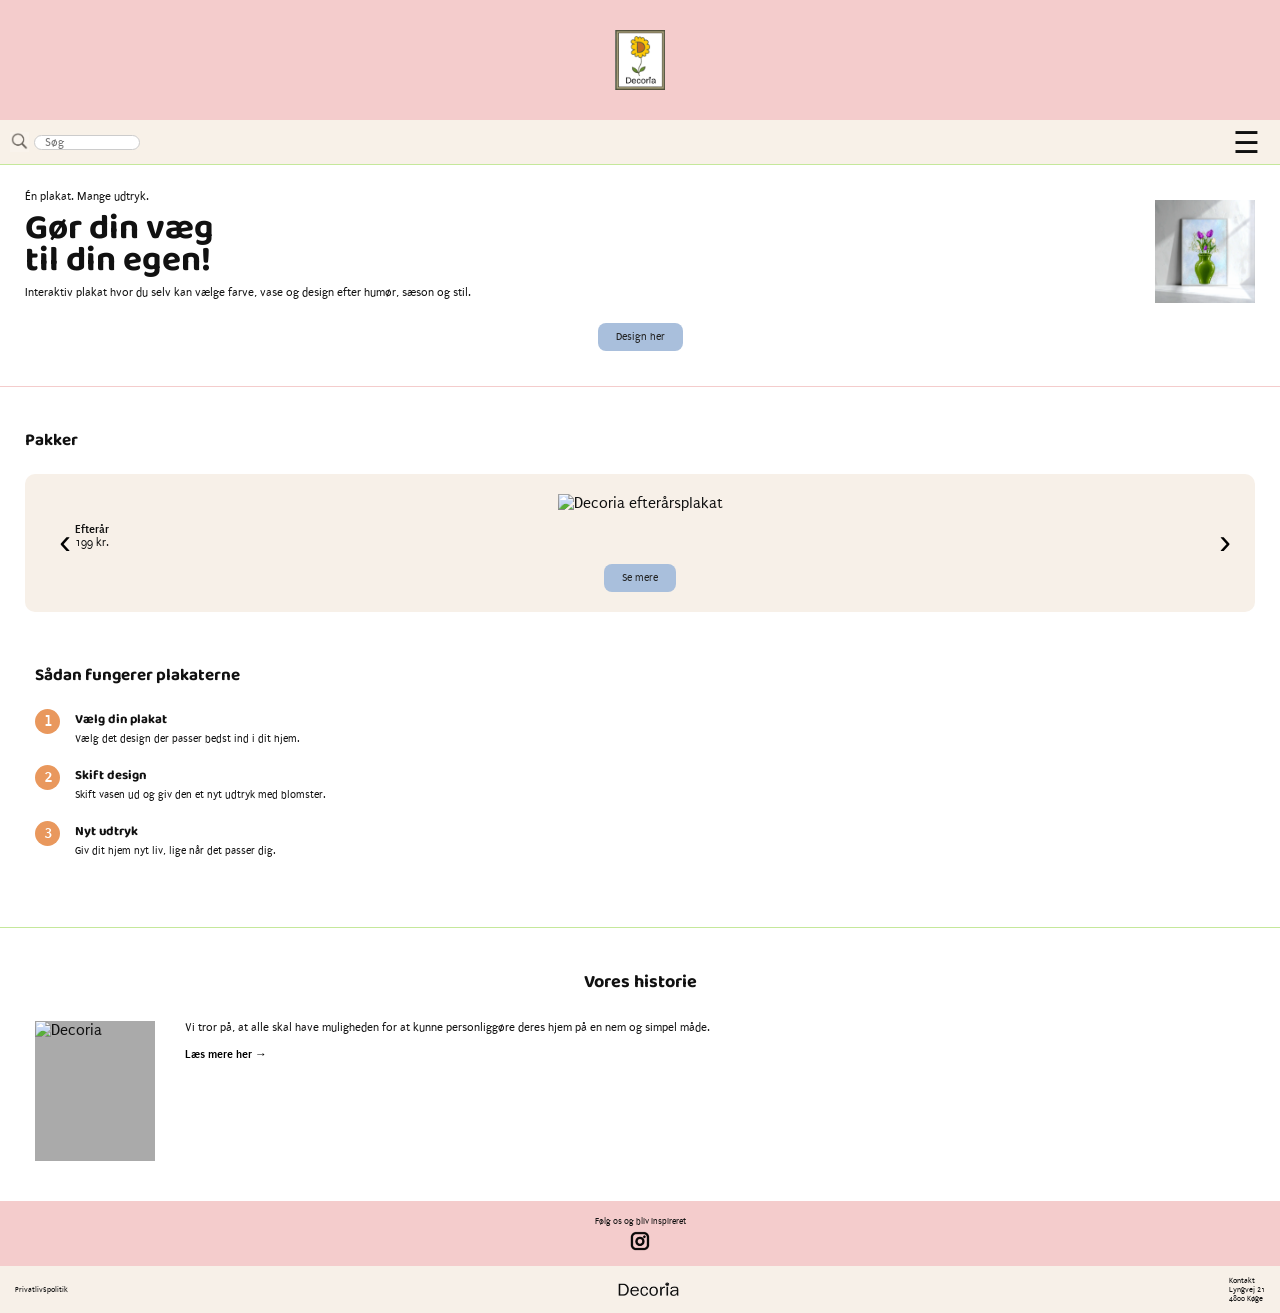
==== index.html @ 68705434 "Landingpage" ====
<!DOCTYPE html>
<html lang="en">
<head>
    <meta charset="UTF-8">

<!-- Gør siden responsiv på mobil -->
<meta name="viewport" content="width=device-width, initial-scale=1.0">
    <link rel="stylesheet" href="style.css">

    <title>Decoria</title>

    <link rel="preconnect" href="https://fonts.googleapis.com">
    <link rel="preconnect" href="https://fonts.gstatic.com" crossorigin>

    <link href="https://fonts.googleapis.com/css2?family=Baloo+2:wght@400;500;600;700&family=Puritan:wght@400;700&display=swap"
          rel="stylesheet">

</head>
<body>

<header>

    <div class="top-header">
        <img src="images/decoria logo ramme.png" alt="Decoria logo"/>
    </div>

    <nav class="navbar">

        <div class="search">
            <img src="images/søge loop.png" alt="Søge ikon" class="loop"/>

            <input type="search" placeholder="Søg">
        </div>

        <div class="burger-menu">
            ☰
        </div>

    </nav>

</header>

<main>

    <!--HERO-->

    <section class="hero">

        <div class="hero-text">

            <p class="hero-small-text">
                Én plakat. Mange udtryk.
            </p>

            <h1>
                Gør din væg<br>
                til din egen!
            </h1>

            <p>
                Interaktiv plakat hvor du selv
                kan vælge farve, vase og
                design efter humør, sæson og stil.
            </p>

        </div>


        <div class="hero-image">
            <img src="images/vasemedtulip.png" alt="Grøn vase med tulipaner"/>
        </div>

        <a href="#" class="button">
            Design her
        </a>

    </section>


    <!--PRODUKT-->

    <section class="product-section">

        <h2>Pakker</h2>

        <div class="product-card">

            <button class="arrow-left">
                ‹
            </button>

            <div class="product">

                <img src="images/plakat.jpg"
                     alt="Decoria efterårsplakat">

                <p>
                    <strong>Efterår</strong><br>
                    199 kr.
                </p>

            </div>

            <button class="arrow-right">
                ›
            </button>

            <a href="#" class="button">
                Se mere
            </a>

        </div>

    </section>


    <!--SÅDAN FUNGERER DET -->

    <section class="how-it-works">

        <h2>Sådan fungerer plakaterne</h2>


        <div class="step">

            <div class="number">
                1
            </div>

            <div>
                <h3>Vælg din plakat</h3>

                <p>
                    Vælg det design der passer bedst
                    ind i dit hjem.
                </p>
            </div>

        </div>


        <div class="step">

            <div class="number">
                2
            </div>

            <div>
                <h3>Skift design</h3>

                <p>
                    Skift vasen ud og giv den
                    et nyt udtryk med blomster.
                </p>
            </div>

        </div>


        <div class="step">

            <div class="number">
                3
            </div>

            <div>
                <h3>Nyt udtryk</h3>

                <p>
                    Giv dit hjem nyt liv, lige når det
                    passer dig.
                </p>
            </div>

        </div>

    </section>


    <!-- VORES HISTORIE-->

    <section class="history">

        <h2>Vores historie</h2>

        <div class="history-content">

            <img src="images/historie.jpg"
                 alt="Decoria">

            <div>

                <p>
                    Vi tror på, at alle skal have
                    muligheden for at kunne
                    personliggøre deres hjem
                    på en nem og simpel måde.
                </p>

                <a href="#">
                    Læs mere her →
                </a>

            </div>

        </div>

    </section>

</main>


<!--INSTAGRAM -->

<section class="instagram">

    <p>Følg os og bliv inspireret</p>

    <div class="instagramlogo">

        <img src="images/instaglogo.png" alt="Instagram logo"/>
    </div>

</section>


<!--FOOTER -->

<footer>

    <div>
        <p>Privatlivspolitik</p>
    </div>

    <div class="footer-logo">

        <img src="images/decriatekst.png" alt="Decoria"/>
    </div>

    <div>
        <p>
            Kontakt<br>
            Lyngvej 21<br>
            4800 Køge
        </p>
    </div>

</footer>


</body>
</html>
---- style.css ----
@import url('https://fonts.googleapis.com/css2?family=Baloo+2:wght@400;500;600;700&display=swap');

/*GENERELLE INDSTILLINGER */
* {
    margin: 0;
    padding: 0;
    box-sizing: border-box;
}


body {
        font-family: "Puritan", sans-serif;

    color: #111;
    background-color: white;
}

h1,
h2,
h3 {
    font-family: "Baloo 2", sans-serif;
}

/*HEADER*/

.top-header {
    height: 120px;
    background-color: #f4cccc;

    display: flex;
    justify-content: center;
    align-items: center;
}


.top-header img {
    width: 50px;
}


/* Navigation */

.navbar {
    height: 45px;

    background-color: #f8f1e8;

    display: flex;
    justify-content: space-between;
    align-items: center;

    padding: 0 20px;

    border-bottom: 1px solid #C5E89B;
}


.search {
    display: flex;
    align-items: center;

    width: 150px;
    height: 30px;

    padding: 0 10px;
    margin-left: -20px;
}

.search input {
    width: 100%;
    outline: none;
    padding: 0 10px;

    background: white;
    border: 1px solid #cccccc;
    border-radius: 20px;

    font-family: "Puritan", sans-serif;
    font-size: 12px;
}

.loop {
    width: 20px;
    height: 20px;

    margin-right: 5px;

    object-fit: contain;
}

.burger-menu {
    font-size: 30px;
}

/* Cremefarvet stribe under den lyserøde header */

.cream-bar {
    height: 14px;
    background-color: #f8f1e8;
}

/*HERO*/

.hero {
    padding: 35px 25px;

    display: grid;

    grid-template-columns: 1fr 100px;

    gap: 20px;

    border-bottom: 1px solid #f4cccc;
}

.hero-small-text {
    margin-top: -10px;
    margin-bottom: 10px;
}

.hero h1 {
    font-size: 35px;
    line-height: 0.9;

    margin: 5px 0 10px;
}


.hero p {
    font-size: 12px;
}


.hero-image img {
    width: 100%;
    height: 100%;
}


.hero .button {
    grid-column: 1 / 3;

    justify-self: center;
}


/*KNAPPER*/

.button {
    display: inline-block;

    background-color: #a9bfdc;
    color: #222;

    text-decoration: none;

    padding: 8px 18px;

    border-radius: 8px;

    font-size: 11px;
}


/*PRODUKT*/

.product-section {
    padding: 40px 25px;
}


.product-section h2 {
    text-align: left;

    font-size: 17px;

    margin-bottom: 20px;
}


.product-card {
    background-color: #f7f0e8;

    border-radius: 10px;

    padding: 20px;

    display: grid;

    grid-template-columns: 30px 1fr 30px;

    align-items: center;
}


.product {
    text-align: center;
}


.product img {
    width: 100%;
    max-width: 170px;
}


.product p {
    text-align: left;

    margin-top: 10px;

    font-size: 12px;
}


.arrow-left {
    background: none;
    border: none;

    font-size: 35px;

    cursor: pointer;

    transform: translate(5px, 20px);

}

.arrow-right {
    background: none;
    border: none;

    font-size: 35px;

    cursor: pointer;

    transform: translate(5px, 20px);
}


.product-card .button {
    grid-column: 1 / 4;

    justify-self: center;

    margin-top: 15px;
}


/*SÅDAN FUNGERER DET*/

.how-it-works {
    padding: 10px 35px 50px;
}


.how-it-works h2 {
    font-size: 17px;

    margin-bottom: 20px;
}


.step {
    display: flex;

    gap: 15px;

    margin-bottom: 20px;
}


.number {
    width: 25px;
    height: 25px;

    background-color: #e9985d;
    color: white;

    border-radius: 50%;

    display: flex;
    justify-content: center;
    align-items: center;

    flex-shrink: 0;

    font-weight: bold;
}


.step h3 {
    font-size: 13px;

    margin-bottom: 3px;
}


.step p {
    font-size: 11px;
}


/* VORES HISTORIE*/

.history {
    padding: 40px 35px;

    border-top: 1px solid #C5E89B;
}


.history h2 {
    text-align: center;

    margin-bottom: 25px;

    font-size: 18px;
}


.history-content {
    display: flex;

    gap: 30px;

    align-items: flex-start;
}


.history-content img {
    width: 120px;
    height: 140px;

    object-fit: cover;

    background-color: #aaa;
}


.history-content p {
    font-size: 12px;

    margin-bottom: 10px;
}


.history-content a {
    color: black;

    font-size: 12px;

    font-weight: bold;

    text-decoration: none;
}


/* INSTAGRAM*/

.instagram {
    background-color: #f4cccc;

    text-align: center;

    padding: 15px;
}


.instagram p {
    font-size: 9px;

    margin-bottom: 5px;
}


.instagramlogo {
    display: flex;
    justify-content: center;

    height: 20px;
    width: 100%;
}


/*FOOTER*/

footer {
    background-color: #f7f0e8;

    display: flex;

    justify-content: space-between;
    align-items: center;

    padding: 10px 15px;
}

.footer-logo {
    display: flex;
    justify-content: center;
    width: 15px;
    height: 15px;
}

footer p {
    font-size: 8px;
}


.footer-logo {
    font-size: 18px;
}
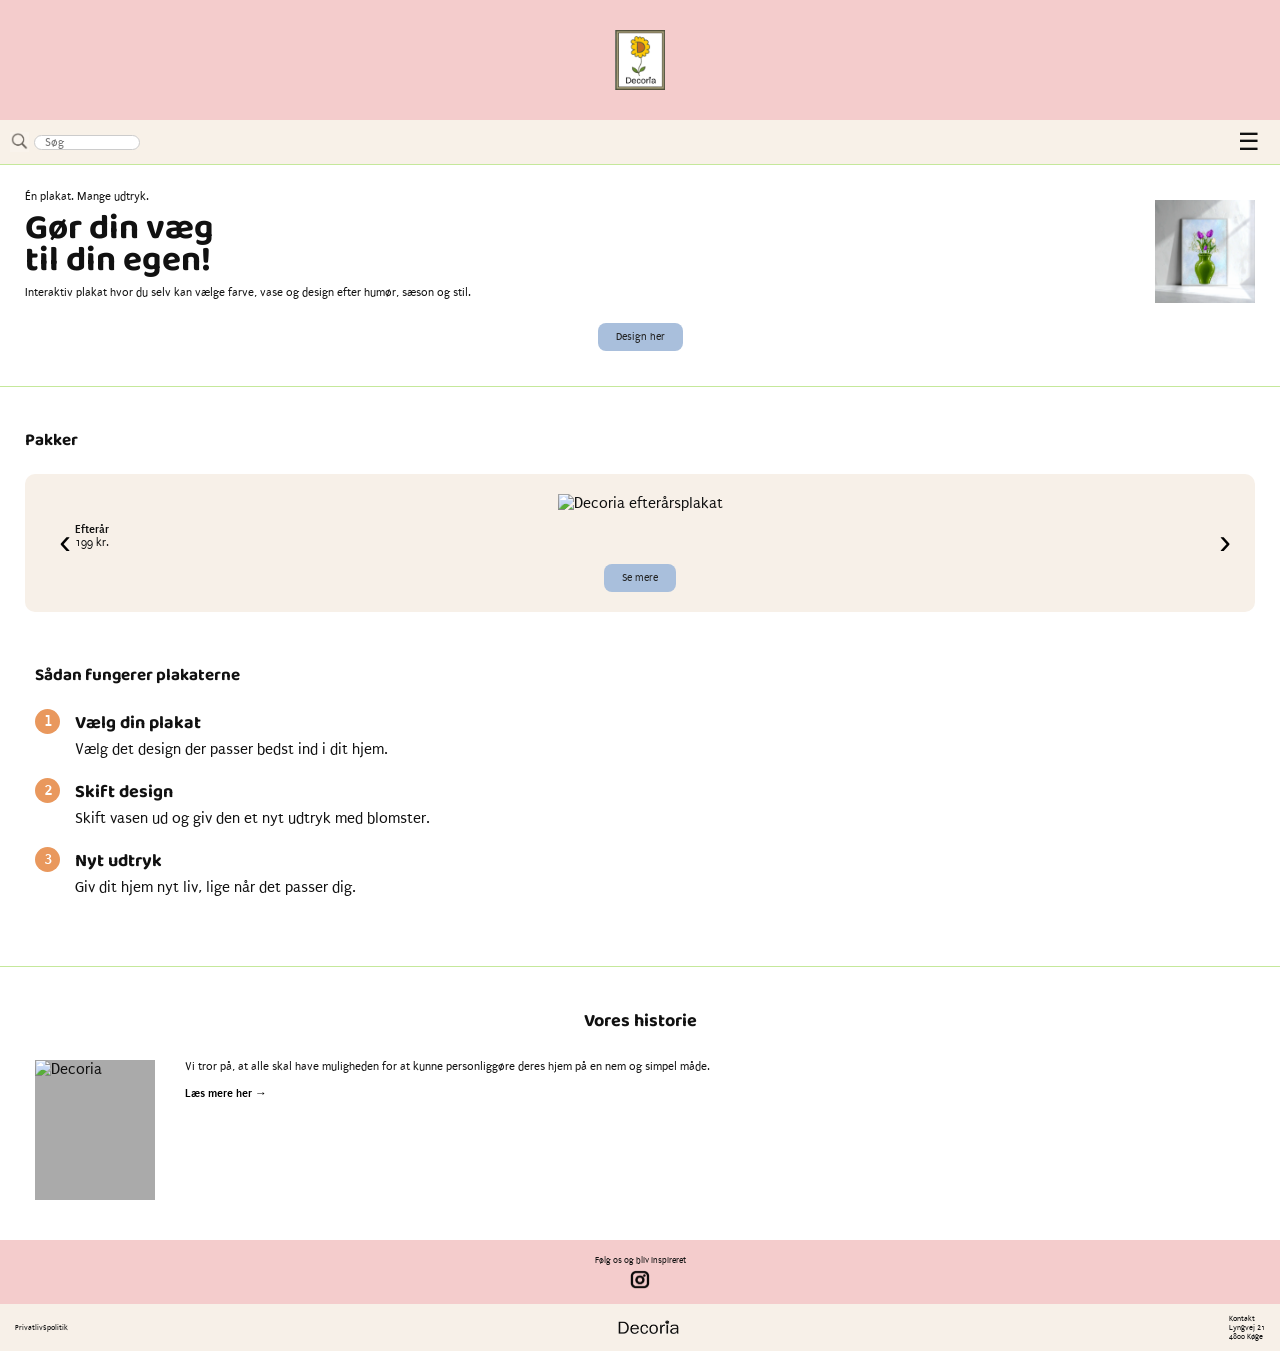
==== commit 15bdc240: "Instagram link tilføjet og pop up menu" ====
--- a/index.html
+++ b/index.html
@@ -27,16 +27,26 @@
     <nav class="navbar">
 
         <div class="search">
-            <img src="images/søge loop.png" alt="Søge ikon" class="loop"/>
-
-            <input type="search" placeholder="Søg">
-        </div>
-
-        <div class="burger-menu">
+        <img src="images/søge loop.png" alt="Søge ikon" class="loop"/>
+
+        <input type="search" placeholder="Søg">
+        </div>
+
+        <div class="burger-menu" id="burgerMenu">
             ☰
         </div>
 
     </nav>
+
+<!--Menuen der popper frem-->
+    <div class="burger-pop" id="burgerPop">
+
+        <a href="#">Design</a>
+        <a href="#">Populære design</a>
+        <a href="#">Pre-pakker</a>
+        <a href="#">Inspiration</a>
+        <a href="#">Om os</a>
+    </div>
 
 </header>
 
@@ -78,7 +88,6 @@
 
 
     <!--PRODUKT-->
-
     <section class="product-section">
 
         <h2>Pakker</h2>
@@ -115,7 +124,6 @@
 
 
     <!--SÅDAN FUNGERER DET -->
-
     <section class="how-it-works">
 
         <h2>Sådan fungerer plakaterne</h2>
@@ -209,23 +217,20 @@
 
 </main>
 
-
-<!--INSTAGRAM -->
+<!--INSTAGRAM sektion -->
 
 <section class="instagram">
 
     <p>Følg os og bliv inspireret</p>
 
-    <div class="instagramlogo">
-
-        <img src="images/instaglogo.png" alt="Instagram logo"/>
-    </div>
+        <a href="https://www.instagram.com/the_official_decoria/" target="_blank">
+        <img src="images/instaglogo.png" alt="Instagram logo" class="instagramlogo">
+            </a>
 
 </section>
 
 
 <!--FOOTER -->
-
 <footer>
 
     <div>
@@ -247,6 +252,7 @@
 
 </footer>
 
+<script src="java.js"></script>
 
 </body>
 </html>
--- a/style.css
+++ b/style.css
@@ -89,19 +89,46 @@
     object-fit: contain;
 }
 
-.burger-menu {
-    font-size: 30px;
-}
-
 /* Cremefarvet stribe under den lyserøde header */
-
 .cream-bar {
     height: 14px;
     background-color: #f8f1e8;
 }
 
+/*Burger menu*/
+.burger-menu {
+    background: none;
+    border: none;
+    font-size: 24px;
+    cursor: pointer;
+}
+
+/*Selve menuen*/
+
+.burger-pop {
+    display: none;
+    position: absolute;
+    right: 0;
+    width: 170px;
+    background-color: #f8f1e8;
+    border: 1px solid #ddd;
+    z-index: 100;
+}
+
+/*Links inde i menuen*/
+.burger-pop a {
+    display: block;
+    padding: 7px 10px;
+    color: black;
+    text-decoration: none;
+    font-family: "Puritan", sans-serif;
+    border-bottom: 1px solid #ddd;
+}
+
+.burger-pop.show {
+    display: block;
+}
 /*HERO*/
-
 .hero {
     padding: 35px 25px;
 
@@ -111,7 +138,7 @@
 
     gap: 20px;
 
-    border-bottom: 1px solid #f4cccc;
+    border-bottom: 1px solid #C5E89B;
 }
 
 .hero-small-text {
@@ -126,18 +153,15 @@
     margin: 5px 0 10px;
 }
 
-
 .hero p {
     font-size: 12px;
 }
-
 
 .hero-image img {
     width: 100%;
     height: 100%;
 }
 
-
 .hero .button {
     grid-column: 1 / 3;
 
@@ -146,7 +170,6 @@
 
 
 /*KNAPPER*/
-
 .button {
     display: inline-block;
 
@@ -162,9 +185,7 @@
     font-size: 11px;
 }
 
-
 /*PRODUKT*/
-
 .product-section {
     padding: 40px 25px;
 }
@@ -290,14 +311,14 @@
 
 
 .step h3 {
-    font-size: 13px;
+    font-size: 18px;
 
     margin-bottom: 3px;
 }
 
 
 .step p {
-    font-size: 11px;
+    font-size: 16px;
 }
 
 
@@ -357,10 +378,12 @@
 
 
 /* INSTAGRAM*/
-
 .instagram {
     background-color: #f4cccc;
 
+    display: flex;
+flex-direction: column;
+    align-items: center;
     text-align: center;
 
     padding: 15px;
@@ -373,18 +396,15 @@
     margin-bottom: 5px;
 }
 
-
 .instagramlogo {
-    display: flex;
-    justify-content: center;
-
-    height: 20px;
-    width: 100%;
+    display: block;
+
+    height: auto;
+    width: 20px;
 }
 
 
 /*FOOTER*/
-
 footer {
     background-color: #f7f0e8;
 
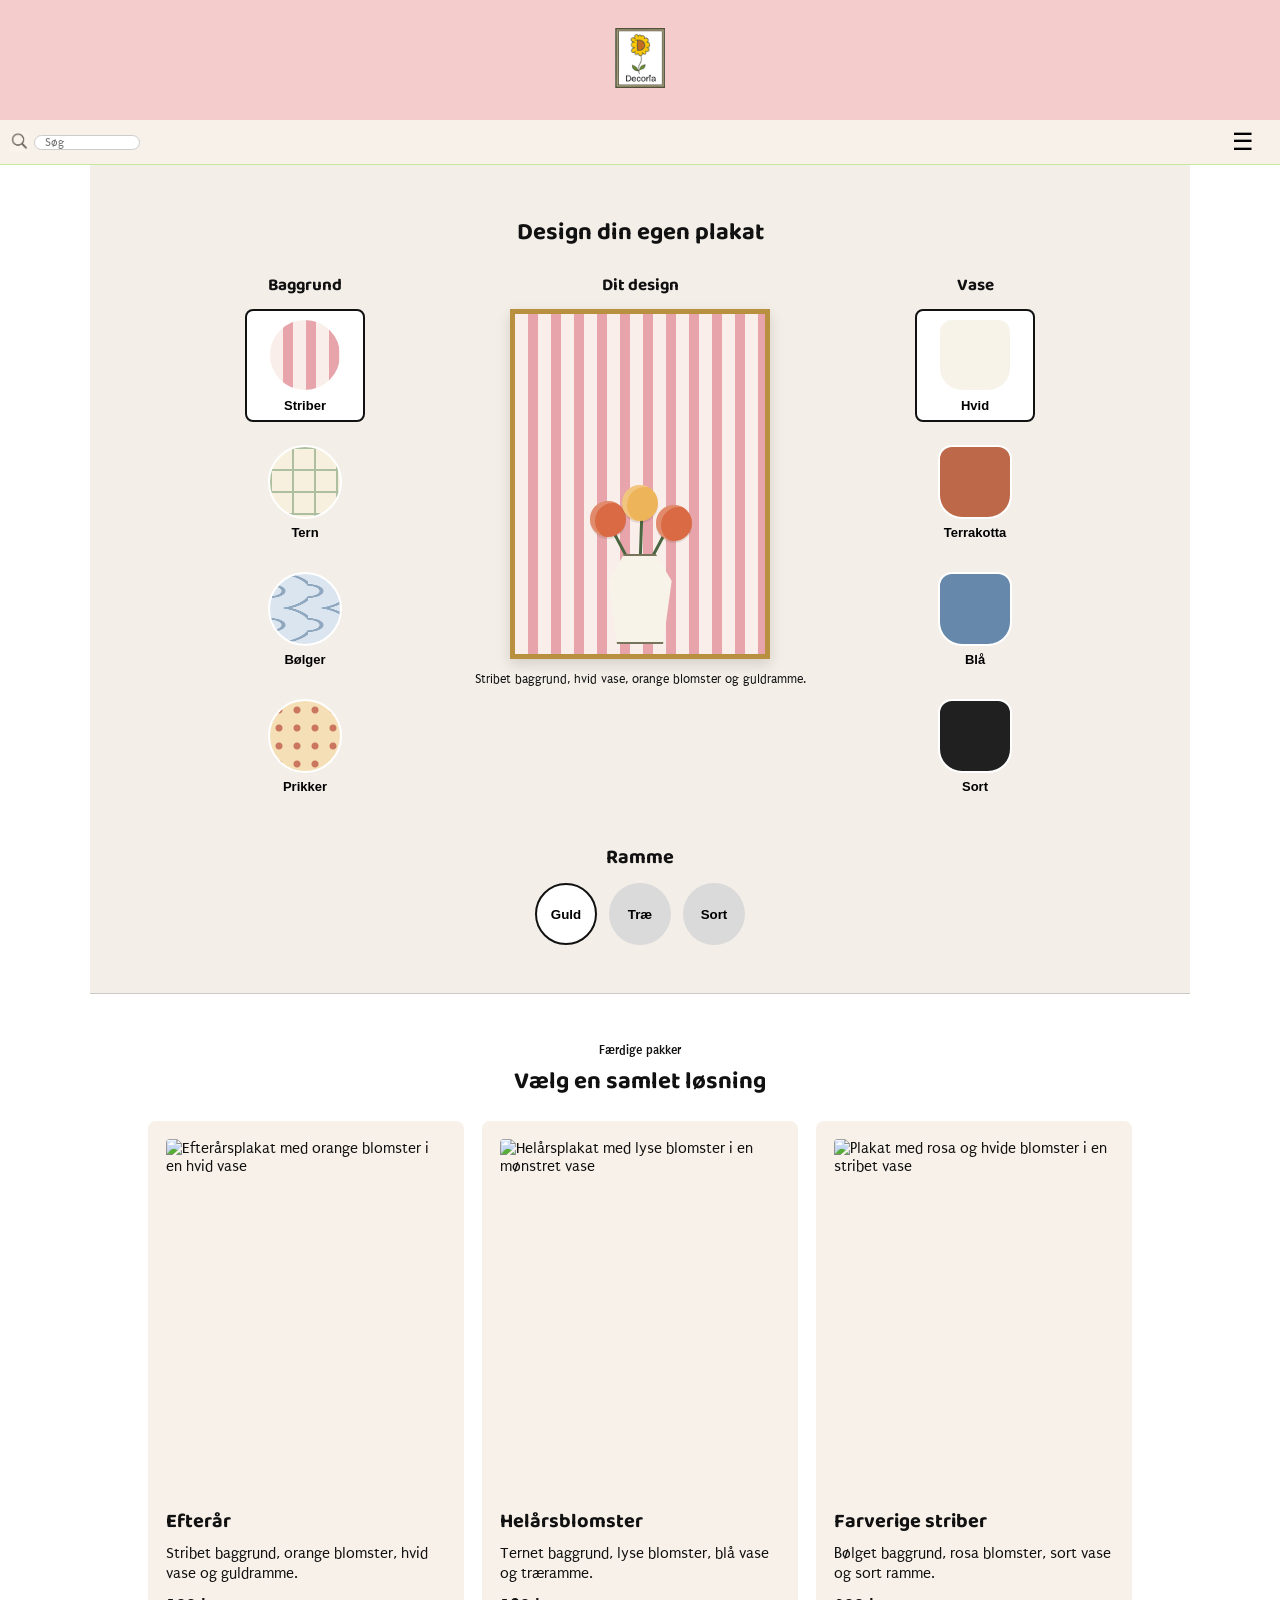
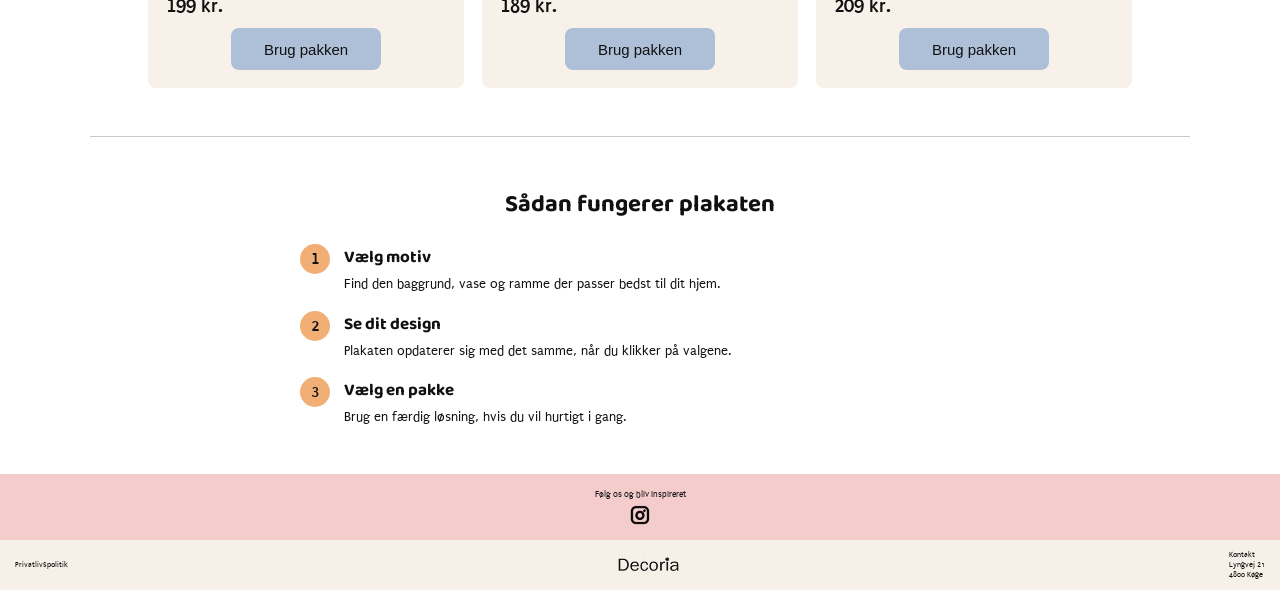
==== commit 6708b3e9: "produkt side" ====
--- a/index.html
+++ b/index.html
@@ -1,258 +1,193 @@
 <!DOCTYPE html>
-<html lang="en">
+<html lang="da">
 <head>
     <meta charset="UTF-8">
-
-<!-- Gør siden responsiv på mobil -->
-<meta name="viewport" content="width=device-width, initial-scale=1.0">
+    <meta name="viewport" content="width=device-width, initial-scale=1.0">
+    <title>Decoria - Design din egen plakat</title>
     <link rel="stylesheet" href="style.css">
-
-    <title>Decoria</title>
-
     <link rel="preconnect" href="https://fonts.googleapis.com">
     <link rel="preconnect" href="https://fonts.gstatic.com" crossorigin>
-
-    <link href="https://fonts.googleapis.com/css2?family=Baloo+2:wght@400;500;600;700&family=Puritan:wght@400;700&display=swap"
-          rel="stylesheet">
-
+    <link href="https://fonts.googleapis.com/css2?family=Baloo+2:wght@400;500;600;700&family=Puritan:wght@400;700&display=swap" rel="stylesheet">
 </head>
 <body>
-
-<header>
-
-    <div class="top-header">
-        <img src="images/decoria logo ramme.png" alt="Decoria logo"/>
-    </div>
-
-    <nav class="navbar">
-
-        <div class="search">
-        <img src="images/søge loop.png" alt="Søge ikon" class="loop"/>
-
-        <input type="search" placeholder="Søg">
+    <header>
+        <div class="top-header">
+            <a href="index.html">
+                <img src="images/decoria logo ramme.png" alt="Decoria logo">
+            </a>
         </div>
 
-        <div class="burger-menu" id="burgerMenu">
-            ☰
+        <nav class="navbar">
+            <div class="search">
+                <img src="images/søge loop.png" alt="Søge ikon" class="loop">
+                <input type="search" placeholder="Søg">
+            </div>
+            <button class="burger-menu" id="burgerMenu" aria-label="Åbn menu" aria-expanded="false">☰</button>
+        </nav>
+
+        <div class="burger-pop" id="burgerPop">
+            <a href="#designer">Design</a>
+            <a href="#pakker">Populære design</a>
+            <a href="#pakker">Pre-pakker</a>
+            <a href="#saadan">Inspiration</a>
+            <a href="om-os.html">Om os</a>
         </div>
+    </header>
 
-    </nav>
+    <main>
+        <section class="designer" id="designer">
+            <h2>Design din egen plakat</h2>
 
-<!--Menuen der popper frem-->
-    <div class="burger-pop" id="burgerPop">
+            <div class="designer-indhold">
+                <div class="valg-kolonne">
+                    <h3>Baggrund</h3>
+                    <button class="valg valgt" data-type="baggrund" data-value="striber">
+                        <span class="farve striber"></span>
+                        Striber
+                    </button>
+                    <button class="valg" data-type="baggrund" data-value="tern">
+                        <span class="farve tern"></span>
+                        Tern
+                    </button>
+                    <button class="valg" data-type="baggrund" data-value="boelger">
+                        <span class="farve boelger"></span>
+                        Bølger
+                    </button>
+                    <button class="valg" data-type="baggrund" data-value="prikker">
+                        <span class="farve prikker"></span>
+                        Prikker
+                    </button>
+                </div>
 
-        <a href="#">Design</a>
-        <a href="#">Populære design</a>
-        <a href="#">Pre-pakker</a>
-        <a href="#">Inspiration</a>
-        <a href="#">Om os</a>
-    </div>
+                <div class="preview-omraade">
+                    <h3>Dit design</h3>
+                    <div class="plakat-ramme guld" id="rammePreview">
+                        <div class="plakat striber" id="plakatPreview">
+                            <div class="motiv">
+                                <div class="blomst orange" id="blomstPreview">
+                                    <span class="stilk stilk-1"></span>
+                                    <span class="stilk stilk-2"></span>
+                                    <span class="stilk stilk-3"></span>
+                                    <span class="blomsterhoved blomst-1"></span>
+                                    <span class="blomsterhoved blomst-2"></span>
+                                    <span class="blomsterhoved blomst-3"></span>
+                                </div>
+                                <div class="vase hvid" id="vasePreview"></div>
+                            </div>
+                        </div>
+                    </div>
+                    <p id="designTekst">Stribet baggrund, hvid vase og guldramme.</p>
+                </div>
 
-</header>
+                <div class="valg-kolonne">
+                    <h3>Vase</h3>
+                    <button class="valg valgt" data-type="vase" data-value="hvid">
+                        <span class="vase-ikon hvid"></span>
+                        Hvid
+                    </button>
+                    <button class="valg" data-type="vase" data-value="terrakotta">
+                        <span class="vase-ikon terrakotta"></span>
+                        Terrakotta
+                    </button>
+                    <button class="valg" data-type="vase" data-value="blaa">
+                        <span class="vase-ikon blaa"></span>
+                        Blå
+                    </button>
+                    <button class="valg" data-type="vase" data-value="sort">
+                        <span class="vase-ikon sort"></span>
+                        Sort
+                    </button>
+                </div>
+            </div>
 
-<main>
+            <div class="ramme-valg">
+                <h3>Ramme</h3>
+                <div class="ramme-knapper">
+                    <button class="rundt-valg valgt" data-type="ramme" data-value="guld">Guld</button>
+                    <button class="rundt-valg" data-type="ramme" data-value="trae">Træ</button>
+                    <button class="rundt-valg" data-type="ramme" data-value="sort">Sort</button>
+                </div>
+            </div>
+        </section>
 
-    <!--HERO-->
+        <section class="pakker" id="pakker">
+            <div class="sektion-top">
+                <p class="lille-overskrift">Færdige pakker</p>
+                <h2>Vælg en samlet løsning</h2>
+            </div>
 
-    <section class="hero">
+            <div class="pakke-liste">
+                <article class="pakke">
+                    <img class="pakke-billede" src="images/efteraars-blomster.png" alt="Efterårsplakat med orange blomster i en hvid vase">
+                    <h3>Efterår</h3>
+                    <p>Stribet baggrund, orange blomster, hvid vase og guldramme.</p>
+                    <p class="pris">199 kr.</p>
+                    <button class="knap pakke-knap" data-package="efteraar">Brug pakken</button>
+                </article>
 
-        <div class="hero-text">
+                <article class="pakke">
+                    <img class="pakke-billede" src="images/helaars-blomster.png" alt="Helårsplakat med lyse blomster i en mønstret vase">
+                    <h3>Helårsblomster</h3>
+                    <p>Ternet baggrund, lyse blomster, blå vase og træramme.</p>
+                    <p class="pris">189 kr.</p>
+                    <button class="knap pakke-knap" data-package="nordisk">Brug pakken</button>
+                </article>
 
-            <p class="hero-small-text">
-                Én plakat. Mange udtryk.
-            </p>
+                <article class="pakke">
+                    <img class="pakke-billede" src="images/stribet-plakat.jpeg" alt="Plakat med rosa og hvide blomster i en stribet vase">
+                    <h3>Farverige striber</h3>
+                    <p>Bølget baggrund, rosa blomster, sort vase og sort ramme.</p>
+                    <p class="pris">209 kr.</p>
+                    <button class="knap pakke-knap" data-package="kontrast">Brug pakken</button>
+                </article>
+            </div>
+        </section>
 
-            <h1>
-                Gør din væg<br>
-                til din egen!
-            </h1>
+        <section class="saadan" id="saadan">
+            <h2>Sådan fungerer plakaten</h2>
+            <div class="trin-liste">
+                <div class="trin">
+                    <span>1</span>
+                    <div>
+                        <h3>Vælg motiv</h3>
+                        <p>Find den baggrund, vase og ramme der passer bedst til dit hjem.</p>
+                    </div>
+                </div>
 
-            <p>
-                Interaktiv plakat hvor du selv
-                kan vælge farve, vase og
-                design efter humør, sæson og stil.
-            </p>
+                <div class="trin">
+                    <span>2</span>
+                    <div>
+                        <h3>Se dit design</h3>
+                        <p>Plakaten opdaterer sig med det samme, når du klikker på valgene.</p>
+                    </div>
+                </div>
 
-        </div>
+                <div class="trin">
+                    <span>3</span>
+                    <div>
+                        <h3>Vælg en pakke</h3>
+                        <p>Brug en færdig løsning, hvis du vil hurtigt i gang.</p>
+                    </div>
+                </div>
+            </div>
+        </section>
+    </main>
 
-
-        <div class="hero-image">
-            <img src="images/vasemedtulip.png" alt="Grøn vase med tulipaner"/>
-        </div>
-
-        <a href="#" class="button">
-            Design her
+    <section class="instagram">
+        <p>Følg os og bliv inspireret</p>
+        <a href="https://www.instagram.com/the_official_decoria/" target="_blank">
+            <img src="images/instaglogo.png" alt="Instagram logo" class="instagramlogo">
         </a>
-
     </section>
 
+    <footer>
+        <div><p>Privatlivspolitik</p></div>
+        <div class="footer-logo">
+            <img src="images/decriatekst.png" alt="Decoria">
+        </div>
+        <div><p>Kontakt<br>Lyngvej 21<br>4800 Køge</p></div>
+    </footer>
 
-    <!--PRODUKT-->
-    <section class="product-section">
-
-        <h2>Pakker</h2>
-
-        <div class="product-card">
-
-            <button class="arrow-left">
-                ‹
-            </button>
-
-            <div class="product">
-
-                <img src="images/plakat.jpg"
-                     alt="Decoria efterårsplakat">
-
-                <p>
-                    <strong>Efterår</strong><br>
-                    199 kr.
-                </p>
-
-            </div>
-
-            <button class="arrow-right">
-                ›
-            </button>
-
-            <a href="#" class="button">
-                Se mere
-            </a>
-
-        </div>
-
-    </section>
-
-
-    <!--SÅDAN FUNGERER DET -->
-    <section class="how-it-works">
-
-        <h2>Sådan fungerer plakaterne</h2>
-
-
-        <div class="step">
-
-            <div class="number">
-                1
-            </div>
-
-            <div>
-                <h3>Vælg din plakat</h3>
-
-                <p>
-                    Vælg det design der passer bedst
-                    ind i dit hjem.
-                </p>
-            </div>
-
-        </div>
-
-
-        <div class="step">
-
-            <div class="number">
-                2
-            </div>
-
-            <div>
-                <h3>Skift design</h3>
-
-                <p>
-                    Skift vasen ud og giv den
-                    et nyt udtryk med blomster.
-                </p>
-            </div>
-
-        </div>
-
-
-        <div class="step">
-
-            <div class="number">
-                3
-            </div>
-
-            <div>
-                <h3>Nyt udtryk</h3>
-
-                <p>
-                    Giv dit hjem nyt liv, lige når det
-                    passer dig.
-                </p>
-            </div>
-
-        </div>
-
-    </section>
-
-
-    <!-- VORES HISTORIE-->
-
-    <section class="history">
-
-        <h2>Vores historie</h2>
-
-        <div class="history-content">
-
-            <img src="images/historie.jpg"
-                 alt="Decoria">
-
-            <div>
-
-                <p>
-                    Vi tror på, at alle skal have
-                    muligheden for at kunne
-                    personliggøre deres hjem
-                    på en nem og simpel måde.
-                </p>
-
-                <a href="#">
-                    Læs mere her →
-                </a>
-
-            </div>
-
-        </div>
-
-    </section>
-
-</main>
-
-<!--INSTAGRAM sektion -->
-
-<section class="instagram">
-
-    <p>Følg os og bliv inspireret</p>
-
-        <a href="https://www.instagram.com/the_official_decoria/" target="_blank">
-        <img src="images/instaglogo.png" alt="Instagram logo" class="instagramlogo">
-            </a>
-
-</section>
-
-
-<!--FOOTER -->
-<footer>
-
-    <div>
-        <p>Privatlivspolitik</p>
-    </div>
-
-    <div class="footer-logo">
-
-        <img src="images/decriatekst.png" alt="Decoria"/>
-    </div>
-
-    <div>
-        <p>
-            Kontakt<br>
-            Lyngvej 21<br>
-            4800 Køge
-        </p>
-    </div>
-
-</footer>
-
-<script src="java.js"></script>
-
+    <script src="java.js"></script>
 </body>
 </html>
--- a/style.css
+++ b/style.css
@@ -1,19 +1,103 @@
-
-@import url('https://fonts.googleapis.com/css2?family=Baloo+2:wght@400;500;600;700&display=swap');
-
-/*GENERELLE INDSTILLINGER */
 * {
+    box-sizing: border-box;
+}
+
+body {
     margin: 0;
-    padding: 0;
-    box-sizing: border-box;
-}
-
-
-body {
-        font-family: "Puritan", sans-serif;
-
-    color: #111;
-    background-color: white;
+    color: #111111;
+    background-color: #ffffff;
+    font-family: "Puritan", sans-serif;
+}
+
+main {
+    width: 100%;
+    margin: 0 auto;
+    background-color: #ffffff;
+}
+
+.top-header {
+    height: 120px;
+    display: flex;
+    justify-content: center;
+    align-items: center;
+    background-color: #f4cccc;
+}
+
+.top-header img {
+    width: 50px;
+}
+
+.navbar {
+    height: 45px;
+    display: flex;
+    justify-content: space-between;
+    align-items: center;
+    padding: 0 20px;
+    background-color: #f8f1e9;
+    border-bottom: 1px solid #c5e89b;
+}
+
+.search {
+    display: flex;
+    align-items: center;
+    width: 150px;
+    height: 30px;
+    padding: 0 10px;
+    margin-left: -20px;
+}
+
+.search input {
+    width: 100%;
+    outline: 0;
+    padding: 0 10px;
+    border: 1px solid #cccccc;
+    border-radius: 20px;
+    background-color: #ffffff;
+    font-family: "Puritan", sans-serif;
+    font-size: 12px;
+}
+
+.loop {
+    width: 20px;
+    height: 20px;
+    margin-right: 5px;
+    object-fit: contain;
+}
+
+.burger-menu {
+    border: 0;
+    background: none;
+    font-size: 24px;
+    cursor: pointer;
+}
+
+.burger-pop {
+    display: none;
+    position: absolute;
+    right: 0;
+    z-index: 100;
+    width: 170px;
+    border: 1px solid #dddddd;
+    background-color: #f8f1e8;
+}
+
+.burger-pop a {
+    display: block;
+    padding: 7px 10px;
+    border-bottom: 1px solid #dddddd;
+    color: #000000;
+    font-family: "Puritan", sans-serif;
+    text-decoration: none;
+}
+
+.burger-pop.show {
+    display: block;
+}
+
+.lille-overskrift {
+    margin: 0 0 4px;
+    font-size: 13px;
+    font-weight: 700;
 }
 
 h1,
@@ -22,398 +106,413 @@
     font-family: "Baloo 2", sans-serif;
 }
 
-/*HEADER*/
-
-.top-header {
-    height: 120px;
-    background-color: #f4cccc;
-
-    display: flex;
+h1,
+h2,
+h3,
+p {
+    margin-top: 0;
+}
+
+h1 {
+    margin-bottom: 12px;
+    font-size: 34px;
+    line-height: 0.9;
+    font-weight: 900;
+}
+
+h2 {
+    margin-bottom: 20px;
+    font-size: 24px;
+    text-align: center;
+}
+
+h3 {
+    margin-bottom: 10px;
+    font-size: 20px;
+}
+
+p {
+    line-height: 1.25;
+}
+
+.knap {
+    display: inline-flex;
     justify-content: center;
     align-items: center;
-}
-
-
-.top-header img {
-    width: 50px;
-}
-
-
-/* Navigation */
-
-.navbar {
-    height: 45px;
-
-    background-color: #f8f1e8;
-
+    min-width: 150px;
+    min-height: 42px;
+    padding: 10px 18px;
+    border: 0;
+    border-radius: 8px;
+    color: #111111;
+    background-color: #aec0d8;
+    font-size: 15px;
+    text-decoration: none;
+    cursor: pointer;
+}
+
+.designer,
+.pakker,
+.saadan {
+    padding: 32px 14px;
+    border-top: 1px solid #c9c9c9;
+}
+
+.designer {
+    background-color: #f3eee8;
+    border-top: 0;
+}
+
+.designer-indhold {
     display: flex;
     justify-content: space-between;
-    align-items: center;
-
-    padding: 0 20px;
-
-    border-bottom: 1px solid #C5E89B;
-}
-
-
-.search {
-    display: flex;
-    align-items: center;
-
-    width: 150px;
-    height: 30px;
-
-    padding: 0 10px;
-    margin-left: -20px;
-}
-
-.search input {
-    width: 100%;
-    outline: none;
-    padding: 0 10px;
-
-    background: white;
-    border: 1px solid #cccccc;
-    border-radius: 20px;
-
-    font-family: "Puritan", sans-serif;
+    align-items: flex-start;
+    gap: 6px;
+}
+
+.valg-kolonne {
+    display: flex;
+    flex-direction: column;
+    align-items: center;
+    flex: 0 0 64px;
+    width: 64px;
+}
+
+.valg-kolonne h3,
+.preview-omraade h3 {
+    font-size: 17px;
+}
+
+.valg {
+    display: flex;
+    flex-direction: column;
+    align-items: center;
+    gap: 6px;
+    width: 64px;
+    margin-bottom: 14px;
+    padding: 7px 2px;
+    border: 2px solid transparent;
+    border-radius: 8px;
+    background-color: transparent;
     font-size: 12px;
-}
-
-.loop {
-    width: 20px;
-    height: 20px;
-
-    margin-right: 5px;
-
-    object-fit: contain;
-}
-
-/* Cremefarvet stribe under den lyserøde header */
-.cream-bar {
-    height: 14px;
-    background-color: #f8f1e8;
-}
-
-/*Burger menu*/
-.burger-menu {
-    background: none;
-    border: none;
-    font-size: 24px;
+    font-weight: 700;
     cursor: pointer;
 }
 
-/*Selve menuen*/
-
-.burger-pop {
-    display: none;
-    position: absolute;
-    right: 0;
-    width: 170px;
-    background-color: #f8f1e8;
-    border: 1px solid #ddd;
-    z-index: 100;
-}
-
-/*Links inde i menuen*/
-.burger-pop a {
+.valg.valgt,
+.rundt-valg.valgt {
+    border-color: #111111;
+    background-color: #ffffff;
+}
+
+.farve,
+.vase-ikon {
     display: block;
-    padding: 7px 10px;
-    color: black;
-    text-decoration: none;
-    font-family: "Puritan", sans-serif;
-    border-bottom: 1px solid #ddd;
-}
-
-.burger-pop.show {
-    display: block;
-}
-/*HERO*/
-.hero {
-    padding: 35px 25px;
-
-    display: grid;
-
-    grid-template-columns: 1fr 100px;
-
-    gap: 20px;
-
-    border-bottom: 1px solid #C5E89B;
-}
-
-.hero-small-text {
-    margin-top: -10px;
-    margin-bottom: 10px;
-}
-
-.hero h1 {
-    font-size: 35px;
-    line-height: 0.9;
-
-    margin: 5px 0 10px;
-}
-
-.hero p {
-    font-size: 12px;
-}
-
-.hero-image img {
+    width: 48px;
+    height: 48px;
+    border-radius: 50%;
+    border: 2px solid #ffffff;
+}
+
+.farve.striber,
+.plakat.striber {
+    background-color: #f9eee9;
+    background-image: repeating-linear-gradient(90deg, transparent 0 13px, #e7a5ab 13px 23px);
+}
+
+.farve.tern,
+.plakat.tern {
+    background-color: #f7f0df;
+    background-image: linear-gradient(#aebf9f 2px, transparent 2px),
+        linear-gradient(90deg, #aebf9f 2px, transparent 2px);
+    background-size: 22px 22px;
+}
+
+.farve.boelger,
+.plakat.boelger {
+    background-color: #dbe5ef;
+    background-image: repeating-radial-gradient(ellipse at 0 50%, transparent 0 11px, #8fa8bf 12px 15px, transparent 16px 28px);
+    background-size: 38px 34px;
+}
+
+.farve.prikker,
+.plakat.prikker {
+    background-color: #f5dfb6;
+    background-image: radial-gradient(#cb765f 3px, transparent 4px);
+    background-size: 18px 18px;
+}
+
+.vase-ikon {
+    border-radius: 14px 14px 24px 24px;
+}
+
+.vase-ikon.hvid,
+.vase.hvid {
+    background-color: #f7f3e9;
+}
+
+.vase-ikon.terrakotta,
+.vase.terrakotta {
+    background-color: #bd6949;
+}
+
+.vase-ikon.blaa,
+.vase.blaa {
+    background-color: #6689ab;
+}
+
+.vase-ikon.sort,
+.vase.sort {
+    background-color: #202020;
+}
+
+.preview-omraade {
+    display: flex;
+    flex-direction: column;
+    align-items: center;
+    flex: 1;
+    min-width: 0;
+}
+
+.plakat {
+    display: flex;
+    justify-content: center;
+    align-items: center;
     width: 100%;
     height: 100%;
-}
-
-.hero .button {
-    grid-column: 1 / 3;
-
-    justify-self: center;
-}
-
-
-/*KNAPPER*/
-.button {
-    display: inline-block;
-
-    background-color: #a9bfdc;
-    color: #222;
-
-    text-decoration: none;
-
-    padding: 8px 18px;
-
+    padding: 10px;
+    transition: background-color 0.2s, background-image 0.2s;
+}
+
+.plakat-ramme {
+    display: flex;
+    justify-content: center;
+    align-items: flex-end;
+    width: 124px;
+    height: 167px;
+    padding: 0;
+    background-color: transparent;
+    box-shadow: 0 5px 12px rgba(46, 35, 24, 0.15);
+}
+
+.plakat-ramme.guld {
+    border: 5px solid #b8903f;
+}
+
+.plakat-ramme.trae {
+    border: 5px solid #8b6148;
+}
+
+.plakat-ramme.sort {
+    border: 5px solid #111111;
+}
+
+.motiv {
+    position: relative;
+    display: flex;
+    flex-direction: column;
+    align-items: center;
+    justify-content: flex-end;
+    width: 100%;
+    height: 100%;
+}
+
+.blomst {
+    position: relative;
+    width: 78px;
+    height: 70px;
+    margin-bottom: -21px;
+}
+
+.stilk {
+    position: absolute;
+    bottom: 0;
+    left: 38px;
+    width: 3px;
+    height: 56px;
+    background-color: #496641;
+    transform-origin: bottom;
+}
+
+.stilk-1 { transform: rotate(-28deg); }
+.stilk-2 { transform: rotate(2deg); }
+.stilk-3 { transform: rotate(28deg); }
+
+.blomsterhoved {
+    position: absolute;
+    width: 27px;
+    height: 27px;
+    border-radius: 50%;
+    box-shadow: inset 5px 2px 0 rgba(255, 255, 255, 0.22), 0 2px 0 rgba(64, 40, 24, 0.12);
+}
+
+.blomst-1 { left: 3px; top: 12px; }
+.blomst-2 { left: 26px; top: 0; }
+.blomst-3 { right: 2px; top: 15px; }
+
+.blomst.orange .blomsterhoved { background-color: #d96a43; }
+.blomst.orange .blomst-2 { background-color: #edb45a; }
+.blomst.lys .blomsterhoved { background-color: #f8f0df; }
+.blomst.lys .blomst-2 { background-color: #e3cfa4; }
+.blomst.rosa .blomsterhoved { background-color: #e8899c; }
+.blomst.rosa .blomst-2 { background-color: #f3b4bd; }
+
+.vase {
+    position: relative;
+    z-index: 2;
+    width: 48px;
+    height: 60px;
+    margin-top: -6px;
+    border: 2px solid #77745b;
+    border-radius: 8px 8px 14px 14px;
+    clip-path: polygon(28% 0, 72% 0, 94% 30%, 82% 100%, 18% 100%, 6% 30%);
+}
+
+#designTekst {
+    min-height: 38px;
+    margin: 12px 0 0;
+    font-size: 13px;
+    text-align: center;
+}
+
+.ramme-valg {
+    display: flex;
+    flex-direction: column;
+    align-items: center;
+    margin-top: 24px;
+}
+
+.ramme-knapper {
+    display: flex;
+    justify-content: center;
+    gap: 12px;
+}
+
+.rundt-valg {
+    width: 62px;
+    height: 62px;
+    border: 2px solid transparent;
+    border-radius: 50%;
+    background-color: #dadada;
+    font-weight: 700;
+    cursor: pointer;
+}
+
+.sektion-top {
+    text-align: center;
+}
+
+.pakke-liste {
+    display: flex;
+    flex-direction: column;
+    gap: 18px;
+}
+
+.pakke {
+    display: flex;
+    flex-direction: column;
+    align-items: flex-start;
+    padding: 18px;
     border-radius: 8px;
-
-    font-size: 11px;
-}
-
-/*PRODUKT*/
-.product-section {
-    padding: 40px 25px;
-}
-
-
-.product-section h2 {
-    text-align: left;
-
+    background-color: #f8f1e9;
+}
+
+.pakke-billede {
+    width: 100%;
+    aspect-ratio: 4 / 5;
+    height: auto;
+    margin-bottom: 16px;
+    border: 0;
+    border-radius: 4px;
+    object-fit: cover;
+}
+
+.pakke h3 {
+    margin-bottom: 6px;
+}
+
+.pakke p {
+    margin-bottom: 10px;
+}
+
+.pris {
+    font-size: 20px;
+    font-weight: 900;
+}
+
+.pakke-knap {
+    align-self: center;
+}
+
+.saadan {
+    background-color: #ffffff;
+}
+
+.trin-liste {
+    display: flex;
+    flex-direction: column;
+    gap: 18px;
+}
+
+.trin {
+    display: flex;
+    align-items: flex-start;
+    gap: 14px;
+}
+
+.trin span {
+    display: flex;
+    justify-content: center;
+    align-items: center;
+    flex: 0 0 30px;
+    width: 30px;
+    height: 30px;
+    border-radius: 50%;
+    background-color: #f1ae75;
+    font-weight: 900;
+}
+
+.trin h3 {
+    margin-bottom: 4px;
     font-size: 17px;
-
-    margin-bottom: 20px;
-}
-
-
-.product-card {
-    background-color: #f7f0e8;
-
-    border-radius: 10px;
-
-    padding: 20px;
-
-    display: grid;
-
-    grid-template-columns: 30px 1fr 30px;
-
-    align-items: center;
-}
-
-
-.product {
+}
+
+.trin p {
+    margin-bottom: 0;
+    font-size: 14px;
+}
+
+.instagram {
+    display: flex;
+    flex-direction: column;
+    align-items: center;
+    padding: 15px;
+    background-color: #f4cccc;
     text-align: center;
 }
 
-
-.product img {
-    width: 100%;
-    max-width: 170px;
-}
-
-
-.product p {
-    text-align: left;
-
-    margin-top: 10px;
-
-    font-size: 12px;
-}
-
-
-.arrow-left {
-    background: none;
-    border: none;
-
-    font-size: 35px;
-
-    cursor: pointer;
-
-    transform: translate(5px, 20px);
-
-}
-
-.arrow-right {
-    background: none;
-    border: none;
-
-    font-size: 35px;
-
-    cursor: pointer;
-
-    transform: translate(5px, 20px);
-}
-
-
-.product-card .button {
-    grid-column: 1 / 4;
-
-    justify-self: center;
-
-    margin-top: 15px;
-}
-
-
-/*SÅDAN FUNGERER DET*/
-
-.how-it-works {
-    padding: 10px 35px 50px;
-}
-
-
-.how-it-works h2 {
-    font-size: 17px;
-
-    margin-bottom: 20px;
-}
-
-
-.step {
-    display: flex;
-
-    gap: 15px;
-
-    margin-bottom: 20px;
-}
-
-
-.number {
-    width: 25px;
-    height: 25px;
-
-    background-color: #e9985d;
-    color: white;
-
-    border-radius: 50%;
-
-    display: flex;
-    justify-content: center;
-    align-items: center;
-
-    flex-shrink: 0;
-
-    font-weight: bold;
-}
-
-
-.step h3 {
-    font-size: 18px;
-
-    margin-bottom: 3px;
-}
-
-
-.step p {
-    font-size: 16px;
-}
-
-
-/* VORES HISTORIE*/
-
-.history {
-    padding: 40px 35px;
-
-    border-top: 1px solid #C5E89B;
-}
-
-
-.history h2 {
-    text-align: center;
-
-    margin-bottom: 25px;
-
-    font-size: 18px;
-}
-
-
-.history-content {
-    display: flex;
-
-    gap: 30px;
-
-    align-items: flex-start;
-}
-
-
-.history-content img {
-    width: 120px;
-    height: 140px;
-
-    object-fit: cover;
-
-    background-color: #aaa;
-}
-
-
-.history-content p {
-    font-size: 12px;
-
-    margin-bottom: 10px;
-}
-
-
-.history-content a {
-    color: black;
-
-    font-size: 12px;
-
-    font-weight: bold;
-
-    text-decoration: none;
-}
-
-
-/* INSTAGRAM*/
-.instagram {
-    background-color: #f4cccc;
-
-    display: flex;
-flex-direction: column;
-    align-items: center;
-    text-align: center;
-
-    padding: 15px;
-}
-
-
 .instagram p {
+    margin: 0 0 5px;
     font-size: 9px;
-
-    margin-bottom: 5px;
 }
 
 .instagramlogo {
     display: block;
-
+    width: 20px;
     height: auto;
-    width: 20px;
-}
-
-
-/*FOOTER*/
+}
+
 footer {
+    display: flex;
+    justify-content: space-between;
+    align-items: center;
+    padding: 10px 15px;
     background-color: #f7f0e8;
-
-    display: flex;
-
-    justify-content: space-between;
-    align-items: center;
-
-    padding: 10px 15px;
+}
+
+footer p {
+    margin: 0;
+    font-size: 8px;
 }
 
 .footer-logo {
@@ -423,11 +522,121 @@
     height: 15px;
 }
 
-footer p {
-    font-size: 8px;
-}
-
-
-.footer-logo {
-    font-size: 18px;
-}+.footer-logo img {
+    height: 15px;
+    width: auto;
+}
+
+@media (min-width: 390px) {
+    .designer,
+    .pakker,
+    .saadan {
+        padding-right: 24px;
+        padding-left: 24px;
+    }
+
+    .designer-indhold {
+        gap: 10px;
+    }
+
+    .valg-kolonne {
+        flex-basis: 72px;
+        width: 72px;
+    }
+
+    .valg {
+        width: 70px;
+        font-size: 13px;
+    }
+
+    .farve,
+    .vase-ikon {
+        width: 54px;
+        height: 54px;
+    }
+
+    .plakat {
+        width: 100%;
+        height: 100%;
+    }
+
+    .plakat-ramme {
+        width: 142px;
+        height: 192px;
+    }
+}
+
+@media (min-width: 760px) {
+    main {
+        max-width: 1100px;
+    }
+
+    .designer,
+    .pakker,
+    .saadan {
+        padding: 48px 58px;
+    }
+
+    .designer-indhold {
+        max-width: 820px;
+        margin: 0 auto;
+        gap: 34px;
+    }
+
+    .valg-kolonne {
+        flex-basis: 150px;
+        width: 150px;
+    }
+
+    .valg {
+        width: 120px;
+    }
+
+    .farve,
+    .vase-ikon {
+        width: 74px;
+        height: 74px;
+    }
+
+    .plakat-ramme {
+        width: 260px;
+        height: 350px;
+    }
+
+    .blomst {
+        width: 110px;
+        height: 96px;
+    }
+
+    .stilk {
+        left: 53px;
+        height: 78px;
+    }
+
+    .blomsterhoved {
+        width: 36px;
+        height: 36px;
+    }
+
+    .blomst-1 { left: 5px; top: 16px; }
+    .blomst-2 { left: 37px; top: 0; }
+    .blomst-3 { right: 3px; top: 20px; }
+
+    .vase {
+        width: 72px;
+        height: 90px;
+    }
+
+    .pakke-liste {
+        flex-direction: row;
+    }
+
+    .pakke {
+        flex: 1;
+    }
+
+    .trin-liste {
+        max-width: 680px;
+        margin: 0 auto;
+    }
+}
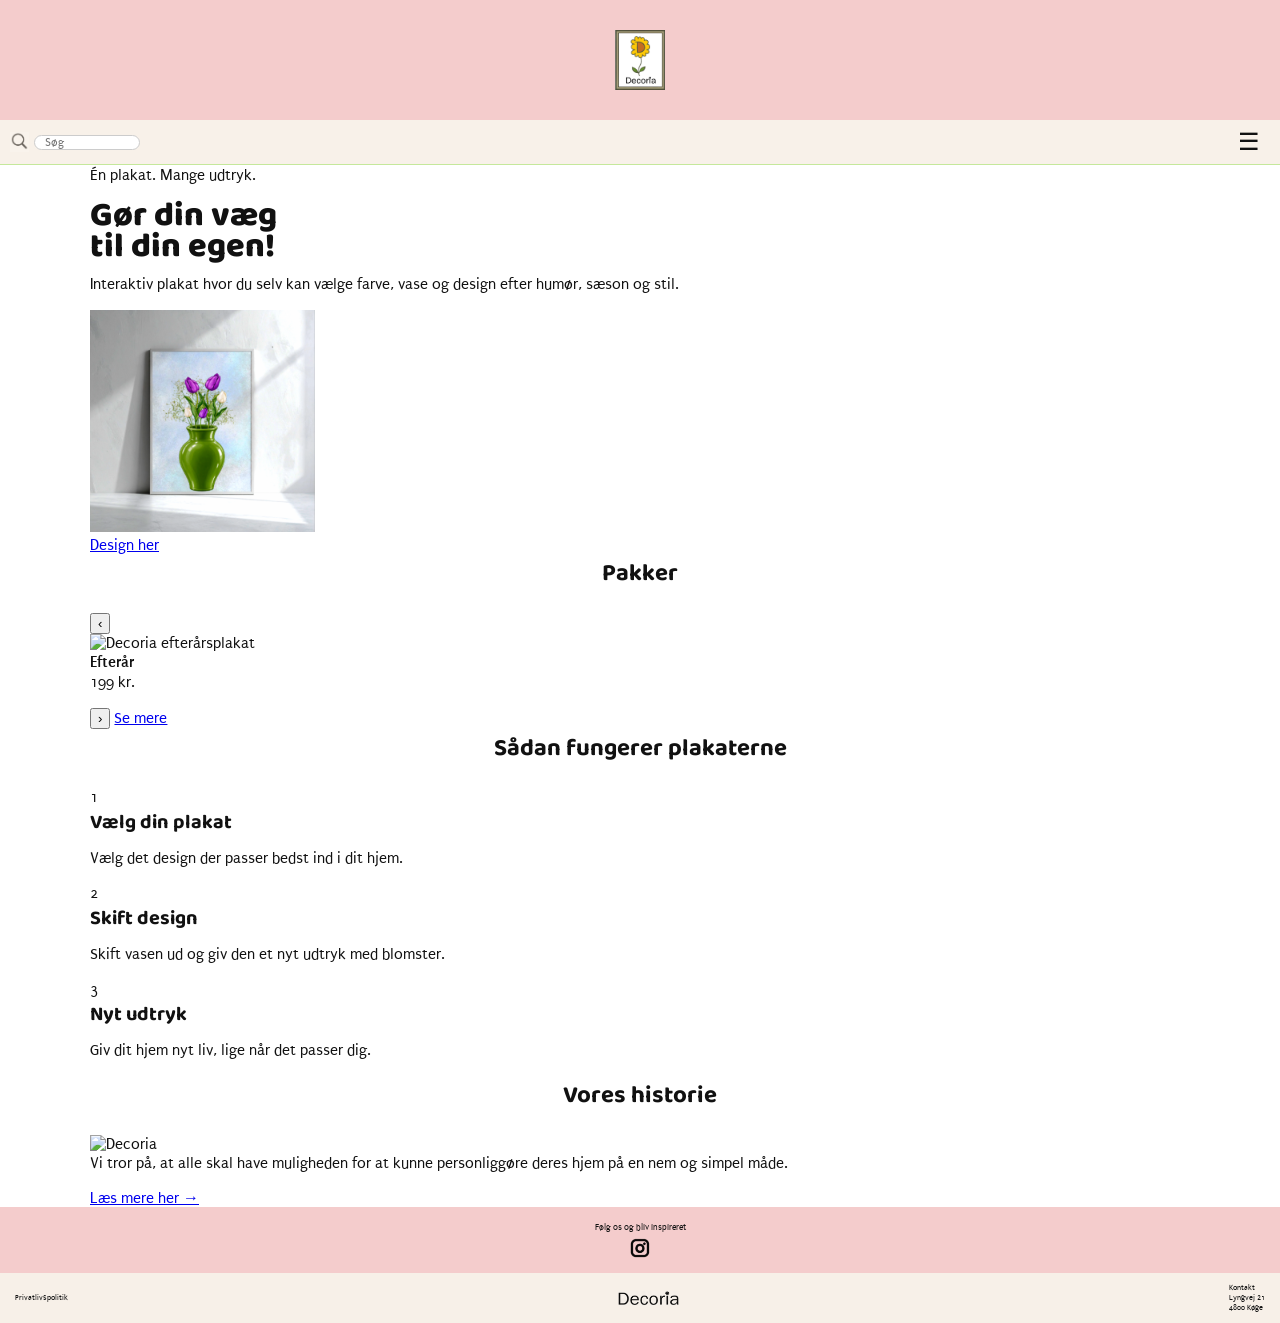
==== commit 84235efa: "Merge branch 'Camilla' into Merge-branch # Conflicts: #	index-2.html" ====
--- a/index.html
+++ b/index.html
@@ -1,193 +1,258 @@
 <!DOCTYPE html>
-<html lang="da">
+<html lang="en">
 <head>
     <meta charset="UTF-8">
-    <meta name="viewport" content="width=device-width, initial-scale=1.0">
-    <title>Decoria - Design din egen plakat</title>
+
+<!-- Gør siden responsiv på mobil -->
+<meta name="viewport" content="width=device-width, initial-scale=1.0">
     <link rel="stylesheet" href="style.css">
+
+    <title>Decoria</title>
+
     <link rel="preconnect" href="https://fonts.googleapis.com">
     <link rel="preconnect" href="https://fonts.gstatic.com" crossorigin>
-    <link href="https://fonts.googleapis.com/css2?family=Baloo+2:wght@400;500;600;700&family=Puritan:wght@400;700&display=swap" rel="stylesheet">
+
+    <link href="https://fonts.googleapis.com/css2?family=Baloo+2:wght@400;500;600;700&family=Puritan:wght@400;700&display=swap"
+          rel="stylesheet">
+
 </head>
 <body>
-    <header>
-        <div class="top-header">
-            <a href="index.html">
-                <img src="images/decoria logo ramme.png" alt="Decoria logo">
+
+<header>
+
+    <div class="top-header">
+        <img src="images/decoria logo ramme.png" alt="Decoria logo"/>
+    </div>
+
+    <nav class="navbar">
+
+        <div class="search">
+        <img src="images/søge loop.png" alt="Søge ikon" class="loop"/>
+
+        <input type="search" placeholder="Søg">
+        </div>
+
+        <div class="burger-menu" id="burgerMenu">
+            ☰
+        </div>
+
+    </nav>
+
+<!--Menuen der popper frem-->
+    <div class="burger-pop" id="burgerPop">
+
+        <a href="#">Design</a>
+        <a href="#">Populære design</a>
+        <a href="#">Pre-pakker</a>
+        <a href="#">Inspiration</a>
+        <a href="#">Om os</a>
+    </div>
+
+</header>
+
+<main>
+
+    <!--HERO-->
+
+    <section class="hero">
+
+        <div class="hero-text">
+
+            <p class="hero-small-text">
+                Én plakat. Mange udtryk.
+            </p>
+
+            <h1>
+                Gør din væg<br>
+                til din egen!
+            </h1>
+
+            <p>
+                Interaktiv plakat hvor du selv
+                kan vælge farve, vase og
+                design efter humør, sæson og stil.
+            </p>
+
+        </div>
+
+
+        <div class="hero-image">
+            <img src="images/vasemedtulip.png" alt="Grøn vase med tulipaner"/>
+        </div>
+
+        <a href="#" class="button">
+            Design her
+        </a>
+
+    </section>
+
+
+    <!--PRODUKT-->
+    <section class="product-section">
+
+        <h2>Pakker</h2>
+
+        <div class="product-card">
+
+            <button class="arrow-left">
+                ‹
+            </button>
+
+            <div class="product">
+
+                <img src="images/plakat.jpg"
+                     alt="Decoria efterårsplakat">
+
+                <p>
+                    <strong>Efterår</strong><br>
+                    199 kr.
+                </p>
+
+            </div>
+
+            <button class="arrow-right">
+                ›
+            </button>
+
+            <a href="#" class="button">
+                Se mere
             </a>
-        </div>
-
-        <nav class="navbar">
-            <div class="search">
-                <img src="images/søge loop.png" alt="Søge ikon" class="loop">
-                <input type="search" placeholder="Søg">
-            </div>
-            <button class="burger-menu" id="burgerMenu" aria-label="Åbn menu" aria-expanded="false">☰</button>
-        </nav>
-
-        <div class="burger-pop" id="burgerPop">
-            <a href="#designer">Design</a>
-            <a href="#pakker">Populære design</a>
-            <a href="#pakker">Pre-pakker</a>
-            <a href="#saadan">Inspiration</a>
-            <a href="om-os.html">Om os</a>
-        </div>
-    </header>
-
-    <main>
-        <section class="designer" id="designer">
-            <h2>Design din egen plakat</h2>
-
-            <div class="designer-indhold">
-                <div class="valg-kolonne">
-                    <h3>Baggrund</h3>
-                    <button class="valg valgt" data-type="baggrund" data-value="striber">
-                        <span class="farve striber"></span>
-                        Striber
-                    </button>
-                    <button class="valg" data-type="baggrund" data-value="tern">
-                        <span class="farve tern"></span>
-                        Tern
-                    </button>
-                    <button class="valg" data-type="baggrund" data-value="boelger">
-                        <span class="farve boelger"></span>
-                        Bølger
-                    </button>
-                    <button class="valg" data-type="baggrund" data-value="prikker">
-                        <span class="farve prikker"></span>
-                        Prikker
-                    </button>
-                </div>
-
-                <div class="preview-omraade">
-                    <h3>Dit design</h3>
-                    <div class="plakat-ramme guld" id="rammePreview">
-                        <div class="plakat striber" id="plakatPreview">
-                            <div class="motiv">
-                                <div class="blomst orange" id="blomstPreview">
-                                    <span class="stilk stilk-1"></span>
-                                    <span class="stilk stilk-2"></span>
-                                    <span class="stilk stilk-3"></span>
-                                    <span class="blomsterhoved blomst-1"></span>
-                                    <span class="blomsterhoved blomst-2"></span>
-                                    <span class="blomsterhoved blomst-3"></span>
-                                </div>
-                                <div class="vase hvid" id="vasePreview"></div>
-                            </div>
-                        </div>
-                    </div>
-                    <p id="designTekst">Stribet baggrund, hvid vase og guldramme.</p>
-                </div>
-
-                <div class="valg-kolonne">
-                    <h3>Vase</h3>
-                    <button class="valg valgt" data-type="vase" data-value="hvid">
-                        <span class="vase-ikon hvid"></span>
-                        Hvid
-                    </button>
-                    <button class="valg" data-type="vase" data-value="terrakotta">
-                        <span class="vase-ikon terrakotta"></span>
-                        Terrakotta
-                    </button>
-                    <button class="valg" data-type="vase" data-value="blaa">
-                        <span class="vase-ikon blaa"></span>
-                        Blå
-                    </button>
-                    <button class="valg" data-type="vase" data-value="sort">
-                        <span class="vase-ikon sort"></span>
-                        Sort
-                    </button>
-                </div>
-            </div>
-
-            <div class="ramme-valg">
-                <h3>Ramme</h3>
-                <div class="ramme-knapper">
-                    <button class="rundt-valg valgt" data-type="ramme" data-value="guld">Guld</button>
-                    <button class="rundt-valg" data-type="ramme" data-value="trae">Træ</button>
-                    <button class="rundt-valg" data-type="ramme" data-value="sort">Sort</button>
-                </div>
-            </div>
-        </section>
-
-        <section class="pakker" id="pakker">
-            <div class="sektion-top">
-                <p class="lille-overskrift">Færdige pakker</p>
-                <h2>Vælg en samlet løsning</h2>
-            </div>
-
-            <div class="pakke-liste">
-                <article class="pakke">
-                    <img class="pakke-billede" src="images/efteraars-blomster.png" alt="Efterårsplakat med orange blomster i en hvid vase">
-                    <h3>Efterår</h3>
-                    <p>Stribet baggrund, orange blomster, hvid vase og guldramme.</p>
-                    <p class="pris">199 kr.</p>
-                    <button class="knap pakke-knap" data-package="efteraar">Brug pakken</button>
-                </article>
-
-                <article class="pakke">
-                    <img class="pakke-billede" src="images/helaars-blomster.png" alt="Helårsplakat med lyse blomster i en mønstret vase">
-                    <h3>Helårsblomster</h3>
-                    <p>Ternet baggrund, lyse blomster, blå vase og træramme.</p>
-                    <p class="pris">189 kr.</p>
-                    <button class="knap pakke-knap" data-package="nordisk">Brug pakken</button>
-                </article>
-
-                <article class="pakke">
-                    <img class="pakke-billede" src="images/stribet-plakat.jpeg" alt="Plakat med rosa og hvide blomster i en stribet vase">
-                    <h3>Farverige striber</h3>
-                    <p>Bølget baggrund, rosa blomster, sort vase og sort ramme.</p>
-                    <p class="pris">209 kr.</p>
-                    <button class="knap pakke-knap" data-package="kontrast">Brug pakken</button>
-                </article>
-            </div>
-        </section>
-
-        <section class="saadan" id="saadan">
-            <h2>Sådan fungerer plakaten</h2>
-            <div class="trin-liste">
-                <div class="trin">
-                    <span>1</span>
-                    <div>
-                        <h3>Vælg motiv</h3>
-                        <p>Find den baggrund, vase og ramme der passer bedst til dit hjem.</p>
-                    </div>
-                </div>
-
-                <div class="trin">
-                    <span>2</span>
-                    <div>
-                        <h3>Se dit design</h3>
-                        <p>Plakaten opdaterer sig med det samme, når du klikker på valgene.</p>
-                    </div>
-                </div>
-
-                <div class="trin">
-                    <span>3</span>
-                    <div>
-                        <h3>Vælg en pakke</h3>
-                        <p>Brug en færdig løsning, hvis du vil hurtigt i gang.</p>
-                    </div>
-                </div>
-            </div>
-        </section>
-    </main>
-
-    <section class="instagram">
-        <p>Følg os og bliv inspireret</p>
+
+        </div>
+
+    </section>
+
+
+    <!--SÅDAN FUNGERER DET -->
+    <section class="how-it-works">
+
+        <h2>Sådan fungerer plakaterne</h2>
+
+
+        <div class="step">
+
+            <div class="number">
+                1
+            </div>
+
+            <div>
+                <h3>Vælg din plakat</h3>
+
+                <p>
+                    Vælg det design der passer bedst
+                    ind i dit hjem.
+                </p>
+            </div>
+
+        </div>
+
+
+        <div class="step">
+
+            <div class="number">
+                2
+            </div>
+
+            <div>
+                <h3>Skift design</h3>
+
+                <p>
+                    Skift vasen ud og giv den
+                    et nyt udtryk med blomster.
+                </p>
+            </div>
+
+        </div>
+
+
+        <div class="step">
+
+            <div class="number">
+                3
+            </div>
+
+            <div>
+                <h3>Nyt udtryk</h3>
+
+                <p>
+                    Giv dit hjem nyt liv, lige når det
+                    passer dig.
+                </p>
+            </div>
+
+        </div>
+
+    </section>
+
+
+    <!-- VORES HISTORIE-->
+
+    <section class="history">
+
+        <h2>Vores historie</h2>
+
+        <div class="history-content">
+
+            <img src="images/historie.jpg"
+                 alt="Decoria">
+
+            <div>
+
+                <p>
+                    Vi tror på, at alle skal have
+                    muligheden for at kunne
+                    personliggøre deres hjem
+                    på en nem og simpel måde.
+                </p>
+
+                <a href="#">
+                    Læs mere her →
+                </a>
+
+            </div>
+
+        </div>
+
+    </section>
+
+</main>
+
+<!--INSTAGRAM sektion -->
+
+<section class="instagram">
+
+    <p>Følg os og bliv inspireret</p>
+
         <a href="https://www.instagram.com/the_official_decoria/" target="_blank">
-            <img src="images/instaglogo.png" alt="Instagram logo" class="instagramlogo">
-        </a>
-    </section>
-
-    <footer>
-        <div><p>Privatlivspolitik</p></div>
-        <div class="footer-logo">
-            <img src="images/decriatekst.png" alt="Decoria">
-        </div>
-        <div><p>Kontakt<br>Lyngvej 21<br>4800 Køge</p></div>
-    </footer>
-
-    <script src="java.js"></script>
+        <img src="images/instaglogo.png" alt="Instagram logo" class="instagramlogo">
+            </a>
+
+</section>
+
+
+<!--FOOTER -->
+<footer>
+
+    <div>
+        <p>Privatlivspolitik</p>
+    </div>
+
+    <div class="footer-logo">
+
+        <img src="images/decriatekst.png" alt="Decoria"/>
+    </div>
+
+    <div>
+        <p>
+            Kontakt<br>
+            Lyngvej 21<br>
+            4800 Køge
+        </p>
+    </div>
+
+</footer>
+
+<script src="java.js"></script>
+
 </body>
 </html>
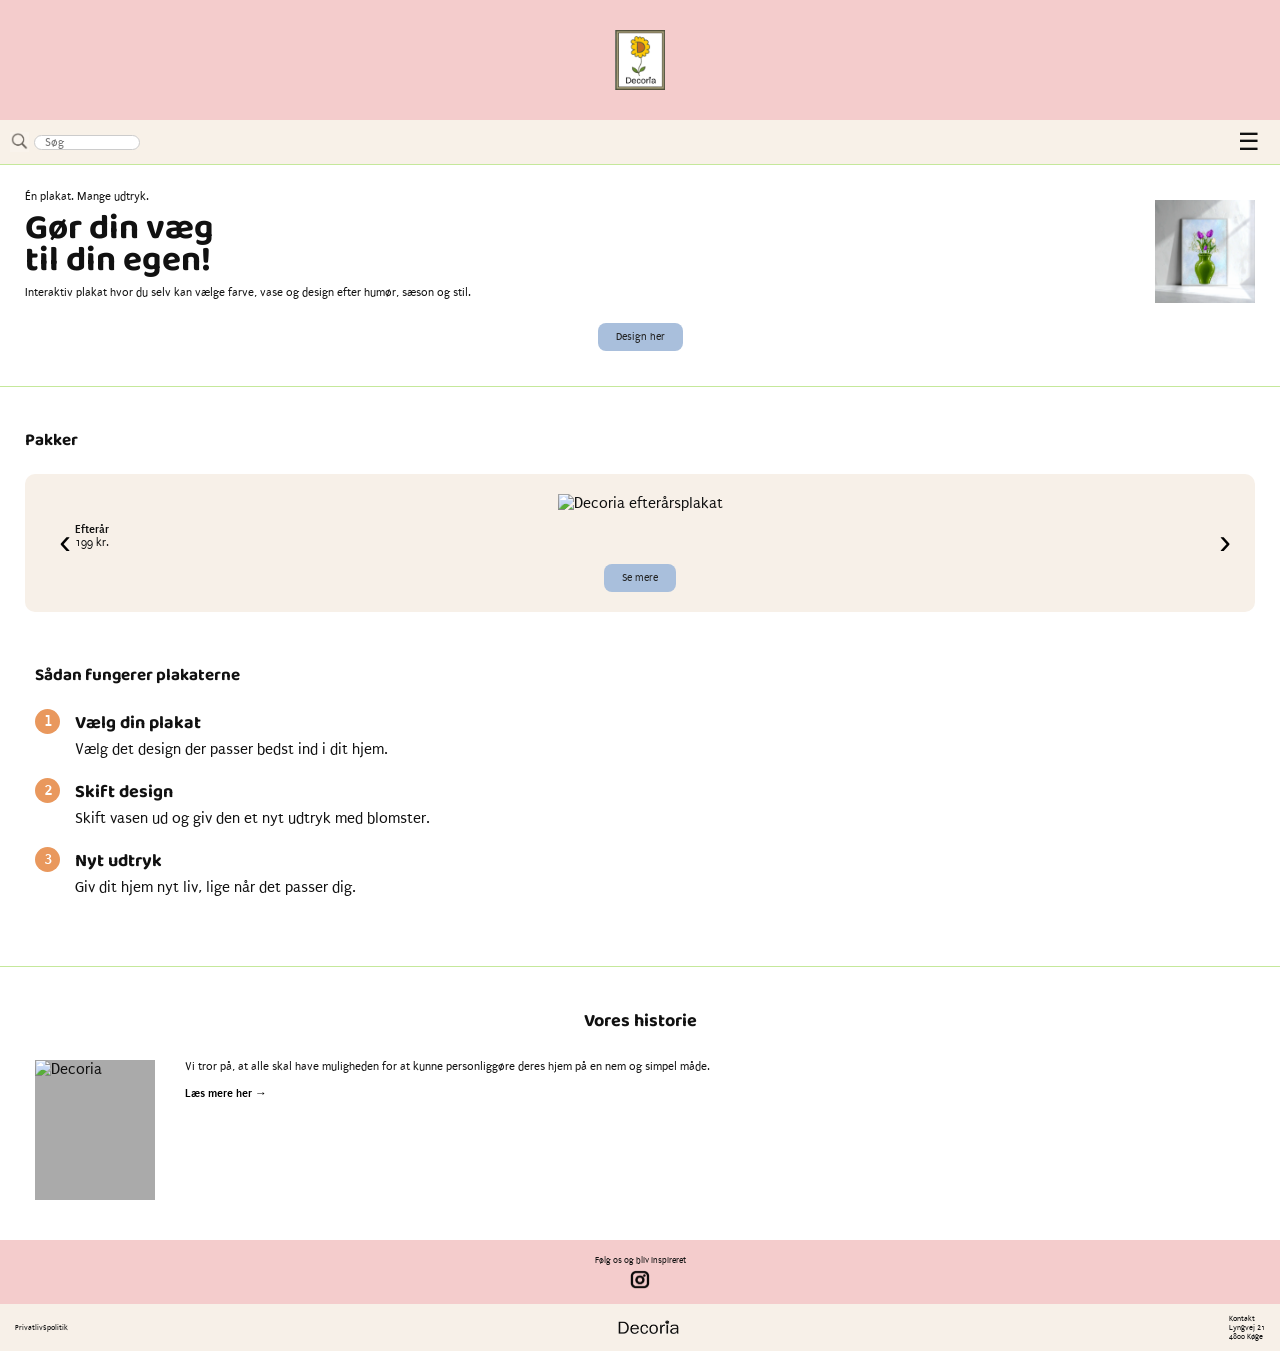
==== commit aaa40721: "Alt merged og knapper virker." ====
--- a/index.html
+++ b/index.html
@@ -41,11 +41,11 @@
 <!--Menuen der popper frem-->
     <div class="burger-pop" id="burgerPop">
 
-        <a href="#">Design</a>
-        <a href="#">Populære design</a>
-        <a href="#">Pre-pakker</a>
-        <a href="#">Inspiration</a>
-        <a href="#">Om os</a>
+        <a href="design.html">Design</a>
+        <a href="design.html">Populære design</a>
+        <a href="design.html">Pre-pakker</a>
+        <a href="design.html">Inspiration</a>
+        <a href="om-os.html">Om os</a>
     </div>
 
 </header>
@@ -80,7 +80,7 @@
             <img src="images/vasemedtulip.png" alt="Grøn vase med tulipaner"/>
         </div>
 
-        <a href="#" class="button">
+        <a href="design.html" class="button">
             Design her
         </a>
 
@@ -114,7 +114,7 @@
                 ›
             </button>
 
-            <a href="#" class="button">
+            <a href="design.html" class="button">
                 Se mere
             </a>
 
@@ -205,7 +205,7 @@
                     på en nem og simpel måde.
                 </p>
 
-                <a href="#">
+                <a href="om-os.html">
                     Læs mere her →
                 </a>
 
--- a/style.css
+++ b/style.css
@@ -1,58 +1,81 @@
+
+@import url('https://fonts.googleapis.com/css2?family=Baloo+2:wght@400;500;600;700&display=swap');
+
+/*GENERELLE INDSTILLINGER */
 * {
+    margin: 0;
+    padding: 0;
     box-sizing: border-box;
 }
 
+
 body {
-    margin: 0;
-    color: #111111;
-    background-color: #ffffff;
-    font-family: "Puritan", sans-serif;
-}
-
-main {
-    width: 100%;
-    margin: 0 auto;
-    background-color: #ffffff;
-}
+        font-family: "Puritan", sans-serif;
+
+    color: #111;
+    background-color: white;
+}
+
+h1,
+h2,
+h3 {
+    font-family: "Baloo 2", sans-serif;
+}
+
+/*HEADER*/
 
 .top-header {
     height: 120px;
+    background-color: #f4cccc;
+
     display: flex;
     justify-content: center;
     align-items: center;
-    background-color: #f4cccc;
-}
+}
+
 
 .top-header img {
     width: 50px;
 }
 
+
+/* Navigation */
+
 .navbar {
     height: 45px;
+
+    background-color: #f8f1e8;
+
     display: flex;
     justify-content: space-between;
     align-items: center;
+
     padding: 0 20px;
-    background-color: #f8f1e9;
-    border-bottom: 1px solid #c5e89b;
-}
+
+    border-bottom: 1px solid #C5E89B;
+}
+
 
 .search {
     display: flex;
     align-items: center;
+
     width: 150px;
     height: 30px;
+
     padding: 0 10px;
     margin-left: -20px;
 }
 
 .search input {
     width: 100%;
-    outline: 0;
+    outline: none;
     padding: 0 10px;
+
+    background: white;
     border: 1px solid #cccccc;
     border-radius: 20px;
-    background-color: #ffffff;
+
     font-family: "Puritan", sans-serif;
     font-size: 12px;
 }
@@ -60,459 +83,337 @@
 .loop {
     width: 20px;
     height: 20px;
+
     margin-right: 5px;
+
     object-fit: contain;
 }
 
+/* Cremefarvet stribe under den lyserøde header */
+.cream-bar {
+    height: 14px;
+    background-color: #f8f1e8;
+}
+
+/*Burger menu*/
 .burger-menu {
-    border: 0;
     background: none;
+    border: none;
     font-size: 24px;
     cursor: pointer;
 }
+
+/*Selve menuen*/
 
 .burger-pop {
     display: none;
     position: absolute;
     right: 0;
+    width: 170px;
+    background-color: #f8f1e8;
+    border: 1px solid #ddd;
     z-index: 100;
-    width: 170px;
-    border: 1px solid #dddddd;
-    background-color: #f8f1e8;
-}
-
+}
+
+/*Links inde i menuen*/
 .burger-pop a {
     display: block;
     padding: 7px 10px;
-    border-bottom: 1px solid #dddddd;
-    color: #000000;
+    color: black;
+    text-decoration: none;
     font-family: "Puritan", sans-serif;
-    text-decoration: none;
+    border-bottom: 1px solid #ddd;
 }
 
 .burger-pop.show {
     display: block;
 }
-
-.lille-overskrift {
-    margin: 0 0 4px;
-    font-size: 13px;
-    font-weight: 700;
-}
-
-h1,
-h2,
-h3 {
-    font-family: "Baloo 2", sans-serif;
-}
-
-h1,
-h2,
-h3,
-p {
-    margin-top: 0;
-}
-
-h1 {
-    margin-bottom: 12px;
-    font-size: 34px;
+/*HERO*/
+.hero {
+    padding: 35px 25px;
+
+    display: grid;
+
+    grid-template-columns: 1fr 100px;
+
+    gap: 20px;
+
+    border-bottom: 1px solid #C5E89B;
+}
+
+.hero-small-text {
+    margin-top: -10px;
+    margin-bottom: 10px;
+}
+
+.hero h1 {
+    font-size: 35px;
     line-height: 0.9;
-    font-weight: 900;
-}
-
-h2 {
-    margin-bottom: 20px;
-    font-size: 24px;
-    text-align: center;
-}
-
-h3 {
-    margin-bottom: 10px;
-    font-size: 20px;
-}
-
-p {
-    line-height: 1.25;
-}
-
-.knap {
-    display: inline-flex;
-    justify-content: center;
-    align-items: center;
-    min-width: 150px;
-    min-height: 42px;
-    padding: 10px 18px;
-    border: 0;
-    border-radius: 8px;
-    color: #111111;
-    background-color: #aec0d8;
-    font-size: 15px;
-    text-decoration: none;
-    cursor: pointer;
-}
-
-.designer,
-.pakker,
-.saadan {
-    padding: 32px 14px;
-    border-top: 1px solid #c9c9c9;
-}
-
-.designer {
-    background-color: #f3eee8;
-    border-top: 0;
-}
-
-.designer-indhold {
-    display: flex;
-    justify-content: space-between;
-    align-items: flex-start;
-    gap: 6px;
-}
-
-.valg-kolonne {
-    display: flex;
-    flex-direction: column;
-    align-items: center;
-    flex: 0 0 64px;
-    width: 64px;
-}
-
-.valg-kolonne h3,
-.preview-omraade h3 {
-    font-size: 17px;
-}
-
-.valg {
-    display: flex;
-    flex-direction: column;
-    align-items: center;
-    gap: 6px;
-    width: 64px;
-    margin-bottom: 14px;
-    padding: 7px 2px;
-    border: 2px solid transparent;
-    border-radius: 8px;
-    background-color: transparent;
+
+    margin: 5px 0 10px;
+}
+
+.hero p {
     font-size: 12px;
-    font-weight: 700;
-    cursor: pointer;
-}
-
-.valg.valgt,
-.rundt-valg.valgt {
-    border-color: #111111;
-    background-color: #ffffff;
-}
-
-.farve,
-.vase-ikon {
-    display: block;
-    width: 48px;
-    height: 48px;
-    border-radius: 50%;
-    border: 2px solid #ffffff;
-}
-
-.farve.striber,
-.plakat.striber {
-    background-color: #f9eee9;
-    background-image: repeating-linear-gradient(90deg, transparent 0 13px, #e7a5ab 13px 23px);
-}
-
-.farve.tern,
-.plakat.tern {
-    background-color: #f7f0df;
-    background-image: linear-gradient(#aebf9f 2px, transparent 2px),
-        linear-gradient(90deg, #aebf9f 2px, transparent 2px);
-    background-size: 22px 22px;
-}
-
-.farve.boelger,
-.plakat.boelger {
-    background-color: #dbe5ef;
-    background-image: repeating-radial-gradient(ellipse at 0 50%, transparent 0 11px, #8fa8bf 12px 15px, transparent 16px 28px);
-    background-size: 38px 34px;
-}
-
-.farve.prikker,
-.plakat.prikker {
-    background-color: #f5dfb6;
-    background-image: radial-gradient(#cb765f 3px, transparent 4px);
-    background-size: 18px 18px;
-}
-
-.vase-ikon {
-    border-radius: 14px 14px 24px 24px;
-}
-
-.vase-ikon.hvid,
-.vase.hvid {
-    background-color: #f7f3e9;
-}
-
-.vase-ikon.terrakotta,
-.vase.terrakotta {
-    background-color: #bd6949;
-}
-
-.vase-ikon.blaa,
-.vase.blaa {
-    background-color: #6689ab;
-}
-
-.vase-ikon.sort,
-.vase.sort {
-    background-color: #202020;
-}
-
-.preview-omraade {
-    display: flex;
-    flex-direction: column;
-    align-items: center;
-    flex: 1;
-    min-width: 0;
-}
-
-.plakat {
-    display: flex;
-    justify-content: center;
-    align-items: center;
+}
+
+.hero-image img {
     width: 100%;
     height: 100%;
-    padding: 10px;
-    transition: background-color 0.2s, background-image 0.2s;
-}
-
-.plakat-ramme {
+}
+
+.hero .button {
+    grid-column: 1 / 3;
+
+    justify-self: center;
+}
+
+
+/*KNAPPER*/
+.button {
+    display: inline-block;
+
+    background-color: #a9bfdc;
+    color: #222;
+
+    text-decoration: none;
+
+    padding: 8px 18px;
+
+    border-radius: 8px;
+
+    font-size: 11px;
+}
+
+/*PRODUKT*/
+.product-section {
+    padding: 40px 25px;
+}
+
+
+.product-section h2 {
+    text-align: left;
+
+    font-size: 17px;
+
+    margin-bottom: 20px;
+}
+
+
+.product-card {
+    background-color: #f7f0e8;
+
+    border-radius: 10px;
+
+    padding: 20px;
+
+    display: grid;
+
+    grid-template-columns: 30px 1fr 30px;
+
+    align-items: center;
+}
+
+
+.product {
+    text-align: center;
+}
+
+
+.product img {
+    width: 100%;
+    max-width: 170px;
+}
+
+
+.product p {
+    text-align: left;
+
+    margin-top: 10px;
+
+    font-size: 12px;
+}
+
+
+.arrow-left {
+    background: none;
+    border: none;
+
+    font-size: 35px;
+
+    cursor: pointer;
+
+    transform: translate(5px, 20px);
+
+}
+
+.arrow-right {
+    background: none;
+    border: none;
+
+    font-size: 35px;
+
+    cursor: pointer;
+
+    transform: translate(5px, 20px);
+}
+
+
+.product-card .button {
+    grid-column: 1 / 4;
+
+    justify-self: center;
+
+    margin-top: 15px;
+}
+
+
+/*SÅDAN FUNGERER DET*/
+
+.how-it-works {
+    padding: 10px 35px 50px;
+}
+
+
+.how-it-works h2 {
+    font-size: 17px;
+
+    margin-bottom: 20px;
+}
+
+
+.step {
+    display: flex;
+
+    gap: 15px;
+
+    margin-bottom: 20px;
+}
+
+
+.number {
+    width: 25px;
+    height: 25px;
+
+    background-color: #e9985d;
+    color: white;
+
+    border-radius: 50%;
+
     display: flex;
     justify-content: center;
-    align-items: flex-end;
-    width: 124px;
-    height: 167px;
-    padding: 0;
-    background-color: transparent;
-    box-shadow: 0 5px 12px rgba(46, 35, 24, 0.15);
-}
-
-.plakat-ramme.guld {
-    border: 5px solid #b8903f;
-}
-
-.plakat-ramme.trae {
-    border: 5px solid #8b6148;
-}
-
-.plakat-ramme.sort {
-    border: 5px solid #111111;
-}
-
-.motiv {
-    position: relative;
-    display: flex;
-    flex-direction: column;
-    align-items: center;
-    justify-content: flex-end;
-    width: 100%;
-    height: 100%;
-}
-
-.blomst {
-    position: relative;
-    width: 78px;
-    height: 70px;
-    margin-bottom: -21px;
-}
-
-.stilk {
-    position: absolute;
-    bottom: 0;
-    left: 38px;
-    width: 3px;
-    height: 56px;
-    background-color: #496641;
-    transform-origin: bottom;
-}
-
-.stilk-1 { transform: rotate(-28deg); }
-.stilk-2 { transform: rotate(2deg); }
-.stilk-3 { transform: rotate(28deg); }
-
-.blomsterhoved {
-    position: absolute;
-    width: 27px;
-    height: 27px;
-    border-radius: 50%;
-    box-shadow: inset 5px 2px 0 rgba(255, 255, 255, 0.22), 0 2px 0 rgba(64, 40, 24, 0.12);
-}
-
-.blomst-1 { left: 3px; top: 12px; }
-.blomst-2 { left: 26px; top: 0; }
-.blomst-3 { right: 2px; top: 15px; }
-
-.blomst.orange .blomsterhoved { background-color: #d96a43; }
-.blomst.orange .blomst-2 { background-color: #edb45a; }
-.blomst.lys .blomsterhoved { background-color: #f8f0df; }
-.blomst.lys .blomst-2 { background-color: #e3cfa4; }
-.blomst.rosa .blomsterhoved { background-color: #e8899c; }
-.blomst.rosa .blomst-2 { background-color: #f3b4bd; }
-
-.vase {
-    position: relative;
-    z-index: 2;
-    width: 48px;
-    height: 60px;
-    margin-top: -6px;
-    border: 2px solid #77745b;
-    border-radius: 8px 8px 14px 14px;
-    clip-path: polygon(28% 0, 72% 0, 94% 30%, 82% 100%, 18% 100%, 6% 30%);
-}
-
-#designTekst {
-    min-height: 38px;
-    margin: 12px 0 0;
-    font-size: 13px;
+    align-items: center;
+
+    flex-shrink: 0;
+
+    font-weight: bold;
+}
+
+
+.step h3 {
+    font-size: 18px;
+
+    margin-bottom: 3px;
+}
+
+
+.step p {
+    font-size: 16px;
+}
+
+
+/* VORES HISTORIE*/
+
+.history {
+    padding: 40px 35px;
+
+    border-top: 1px solid #C5E89B;
+}
+
+
+.history h2 {
     text-align: center;
-}
-
-.ramme-valg {
-    display: flex;
-    flex-direction: column;
-    align-items: center;
-    margin-top: 24px;
-}
-
-.ramme-knapper {
-    display: flex;
-    justify-content: center;
-    gap: 12px;
-}
-
-.rundt-valg {
-    width: 62px;
-    height: 62px;
-    border: 2px solid transparent;
-    border-radius: 50%;
-    background-color: #dadada;
-    font-weight: 700;
-    cursor: pointer;
-}
-
-.sektion-top {
+
+    margin-bottom: 25px;
+
+    font-size: 18px;
+}
+
+
+.history-content {
+    display: flex;
+
+    gap: 30px;
+
+    align-items: flex-start;
+}
+
+
+.history-content img {
+    width: 120px;
+    height: 140px;
+
+    object-fit: cover;
+
+    background-color: #aaa;
+}
+
+
+.history-content p {
+    font-size: 12px;
+
+    margin-bottom: 10px;
+}
+
+
+.history-content a {
+    color: black;
+
+    font-size: 12px;
+
+    font-weight: bold;
+
+    text-decoration: none;
+}
+
+
+/* INSTAGRAM*/
+.instagram {
+    background-color: #f4cccc;
+
+    display: flex;
+flex-direction: column;
+    align-items: center;
     text-align: center;
-}
-
-.pakke-liste {
-    display: flex;
-    flex-direction: column;
-    gap: 18px;
-}
-
-.pakke {
-    display: flex;
-    flex-direction: column;
-    align-items: flex-start;
-    padding: 18px;
-    border-radius: 8px;
-    background-color: #f8f1e9;
-}
-
-.pakke-billede {
-    width: 100%;
-    aspect-ratio: 4 / 5;
-    height: auto;
-    margin-bottom: 16px;
-    border: 0;
-    border-radius: 4px;
-    object-fit: cover;
-}
-
-.pakke h3 {
-    margin-bottom: 6px;
-}
-
-.pakke p {
-    margin-bottom: 10px;
-}
-
-.pris {
-    font-size: 20px;
-    font-weight: 900;
-}
-
-.pakke-knap {
-    align-self: center;
-}
-
-.saadan {
-    background-color: #ffffff;
-}
-
-.trin-liste {
-    display: flex;
-    flex-direction: column;
-    gap: 18px;
-}
-
-.trin {
-    display: flex;
-    align-items: flex-start;
-    gap: 14px;
-}
-
-.trin span {
-    display: flex;
-    justify-content: center;
-    align-items: center;
-    flex: 0 0 30px;
-    width: 30px;
-    height: 30px;
-    border-radius: 50%;
-    background-color: #f1ae75;
-    font-weight: 900;
-}
-
-.trin h3 {
-    margin-bottom: 4px;
-    font-size: 17px;
-}
-
-.trin p {
-    margin-bottom: 0;
-    font-size: 14px;
-}
-
-.instagram {
-    display: flex;
-    flex-direction: column;
-    align-items: center;
+
     padding: 15px;
-    background-color: #f4cccc;
-    text-align: center;
-}
+}
+
 
 .instagram p {
-    margin: 0 0 5px;
     font-size: 9px;
+
+    margin-bottom: 5px;
 }
 
 .instagramlogo {
     display: block;
+
+    height: auto;
     width: 20px;
-    height: auto;
-}
-
+}
+
+
+/*FOOTER*/
 footer {
-    display: flex;
+    background-color: #f7f0e8;
+
+    display: flex;
+
     justify-content: space-between;
     align-items: center;
+
     padding: 10px 15px;
-    background-color: #f7f0e8;
-}
-
-footer p {
-    margin: 0;
-    font-size: 8px;
 }
 
 .footer-logo {
@@ -522,121 +423,11 @@
     height: 15px;
 }
 
-.footer-logo img {
-    height: 15px;
-    width: auto;
-}
-
-@media (min-width: 390px) {
-    .designer,
-    .pakker,
-    .saadan {
-        padding-right: 24px;
-        padding-left: 24px;
-    }
-
-    .designer-indhold {
-        gap: 10px;
-    }
-
-    .valg-kolonne {
-        flex-basis: 72px;
-        width: 72px;
-    }
-
-    .valg {
-        width: 70px;
-        font-size: 13px;
-    }
-
-    .farve,
-    .vase-ikon {
-        width: 54px;
-        height: 54px;
-    }
-
-    .plakat {
-        width: 100%;
-        height: 100%;
-    }
-
-    .plakat-ramme {
-        width: 142px;
-        height: 192px;
-    }
-}
-
-@media (min-width: 760px) {
-    main {
-        max-width: 1100px;
-    }
-
-    .designer,
-    .pakker,
-    .saadan {
-        padding: 48px 58px;
-    }
-
-    .designer-indhold {
-        max-width: 820px;
-        margin: 0 auto;
-        gap: 34px;
-    }
-
-    .valg-kolonne {
-        flex-basis: 150px;
-        width: 150px;
-    }
-
-    .valg {
-        width: 120px;
-    }
-
-    .farve,
-    .vase-ikon {
-        width: 74px;
-        height: 74px;
-    }
-
-    .plakat-ramme {
-        width: 260px;
-        height: 350px;
-    }
-
-    .blomst {
-        width: 110px;
-        height: 96px;
-    }
-
-    .stilk {
-        left: 53px;
-        height: 78px;
-    }
-
-    .blomsterhoved {
-        width: 36px;
-        height: 36px;
-    }
-
-    .blomst-1 { left: 5px; top: 16px; }
-    .blomst-2 { left: 37px; top: 0; }
-    .blomst-3 { right: 3px; top: 20px; }
-
-    .vase {
-        width: 72px;
-        height: 90px;
-    }
-
-    .pakke-liste {
-        flex-direction: row;
-    }
-
-    .pakke {
-        flex: 1;
-    }
-
-    .trin-liste {
-        max-width: 680px;
-        margin: 0 auto;
-    }
-}
+footer p {
+    font-size: 8px;
+}
+
+
+.footer-logo {
+    font-size: 18px;
+}
